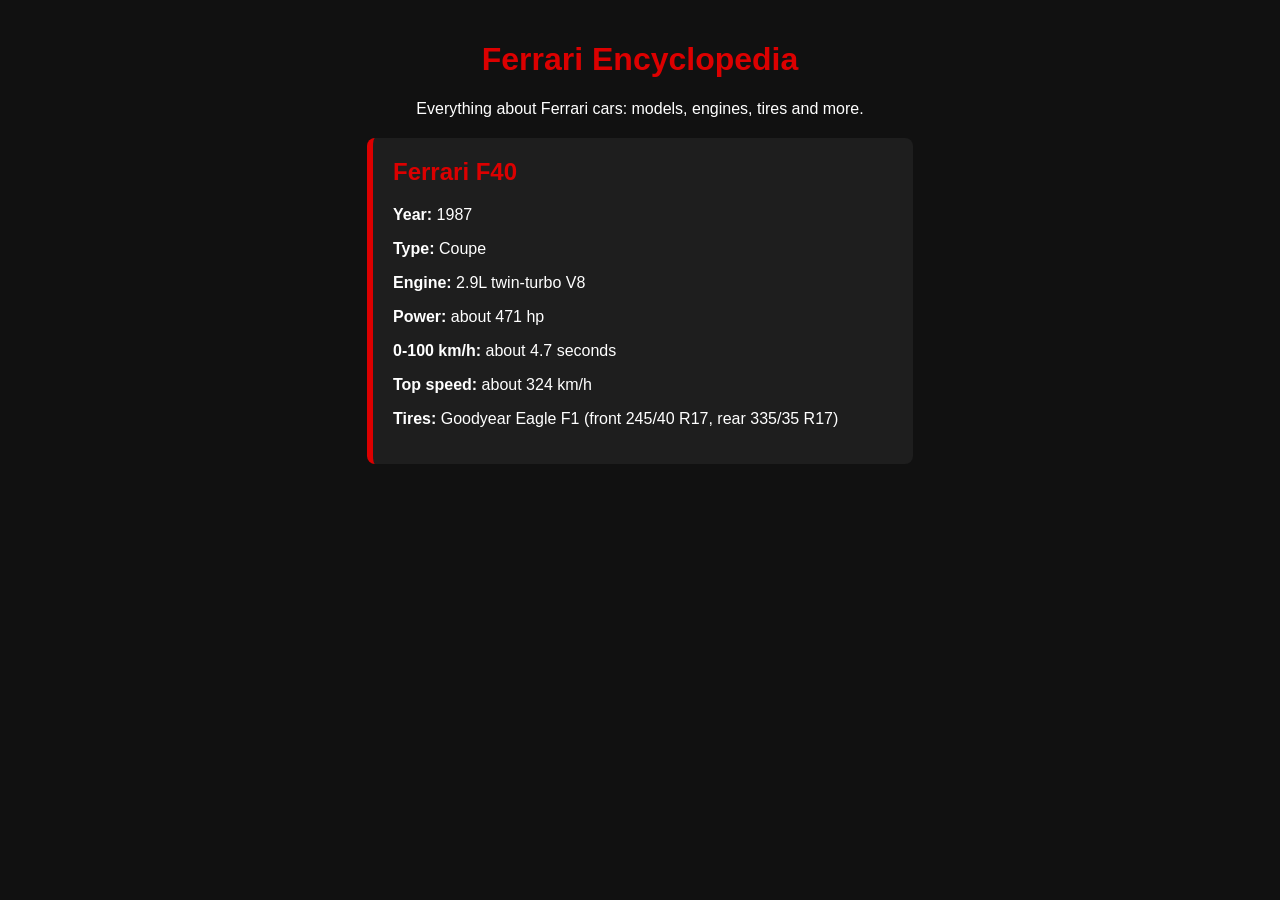
==== index.html @ 765a0dd1 "add styling and first car card" ====
<!DOCTYPE html>
<html>
<head>
    <title>Ferrari Encyclopedia</title>
    <link rel="stylesheet" href="style.css">
</head>
<body>
    <h1>Ferrari Encyclopedia</h1>
    <p style="text-align:center;">Everything about Ferrari cars: models, engines, tires and more.</p>

    <div class="card">
        <h2>Ferrari F40</h2>
        <p><b>Year:</b> 1987</p>
        <p><b>Type:</b> Coupe</p>
        <p><b>Engine:</b> 2.9L twin-turbo V8</p>
        <p><b>Power:</b> about 471 hp</p>
        <p><b>0-100 km/h:</b> about 4.7 seconds</p>
        <p><b>Top speed:</b> about 324 km/h</p>
        <p><b>Tires:</b> Goodyear Eagle F1 (front 245/40 R17, rear 335/35 R17)</p>
    </div>
</body>
</html>
---- style.css ----
body {
    background-color: #111111;
    color: white;
    font-family: Arial, sans-serif;
    margin: 0;
    padding: 20px;
}

h1 {
    color: #dc0000;
    text-align: center;
}

.card {
    background-color: #1e1e1e;
    border-left: 6px solid #dc0000;
    border-radius: 8px;
    padding: 20px;
    margin: 20px auto;
    max-width: 500px;
}

.card h2 {
    color: #dc0000;
    margin-top: 0;
}
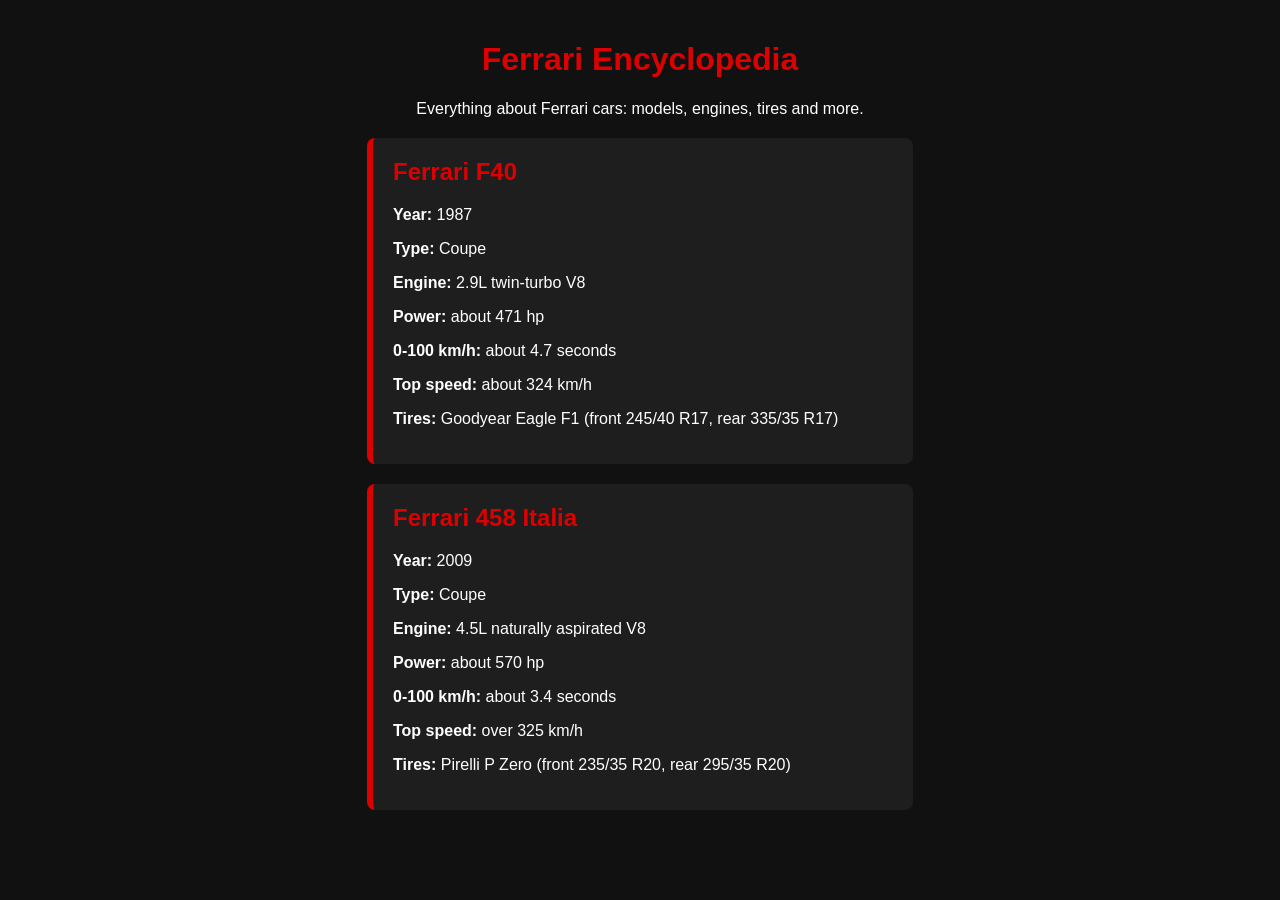
==== commit 19d36521: "Update index.html" ====
--- a/index.html
+++ b/index.html
@@ -18,5 +18,15 @@
         <p><b>Top speed:</b> about 324 km/h</p>
         <p><b>Tires:</b> Goodyear Eagle F1 (front 245/40 R17, rear 335/35 R17)</p>
     </div>
+        <div class="card">
+        <h2>Ferrari 458 Italia</h2>
+        <p><b>Year:</b> 2009</p>
+        <p><b>Type:</b> Coupe</p>
+        <p><b>Engine:</b> 4.5L naturally aspirated V8</p>
+        <p><b>Power:</b> about 570 hp</p>
+        <p><b>0-100 km/h:</b> about 3.4 seconds</p>
+        <p><b>Top speed:</b> over 325 km/h</p>
+        <p><b>Tires:</b> Pirelli P Zero (front 235/35 R20, rear 295/35 R20)</p>
+    </div>
 </body>
 </html>
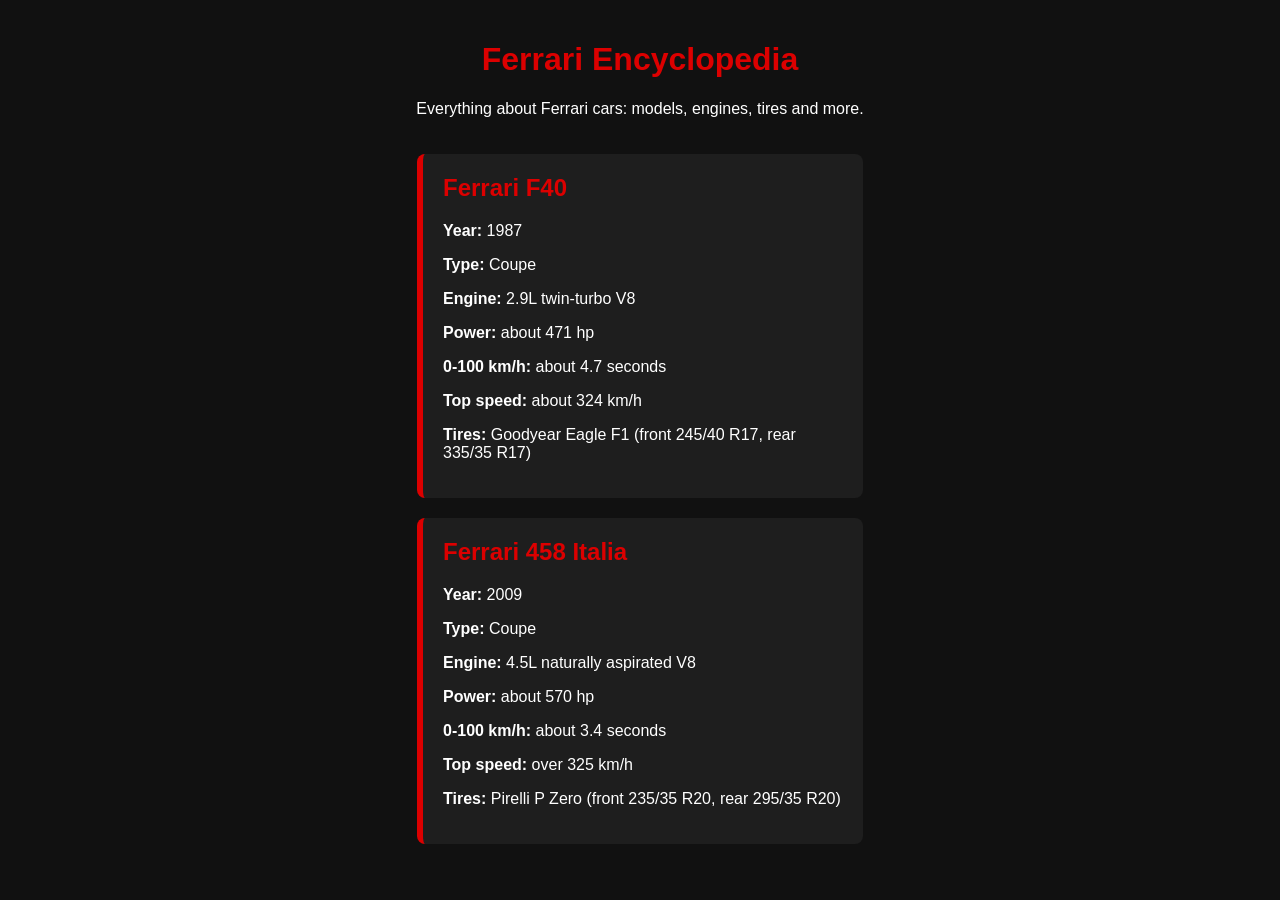
==== commit 8db3e8aa: "update" ====
--- a/index.html
+++ b/index.html
@@ -7,6 +7,7 @@
 <body>
     <h1>Ferrari Encyclopedia</h1>
     <p style="text-align:center;">Everything about Ferrari cars: models, engines, tires and more.</p>
+        <div class="grid"></div>
 
     <div class="card">
         <h2>Ferrari F40</h2>
@@ -28,5 +29,6 @@
         <p><b>Top speed:</b> over 325 km/h</p>
         <p><b>Tires:</b> Pirelli P Zero (front 235/35 R20, rear 295/35 R20)</p>
     </div>
+        </div>
 </body>
 </html>
--- a/style.css
+++ b/style.css
@@ -23,4 +23,15 @@
 .card h2 {
     color: #dc0000;
     margin-top: 0;
+
+}
+.grid {
+    display: flex;
+    flex-wrap: wrap;
+    justify-content: center;
+    gap: 20px;
+}
+
+.card {
+    width: 400px;
 }
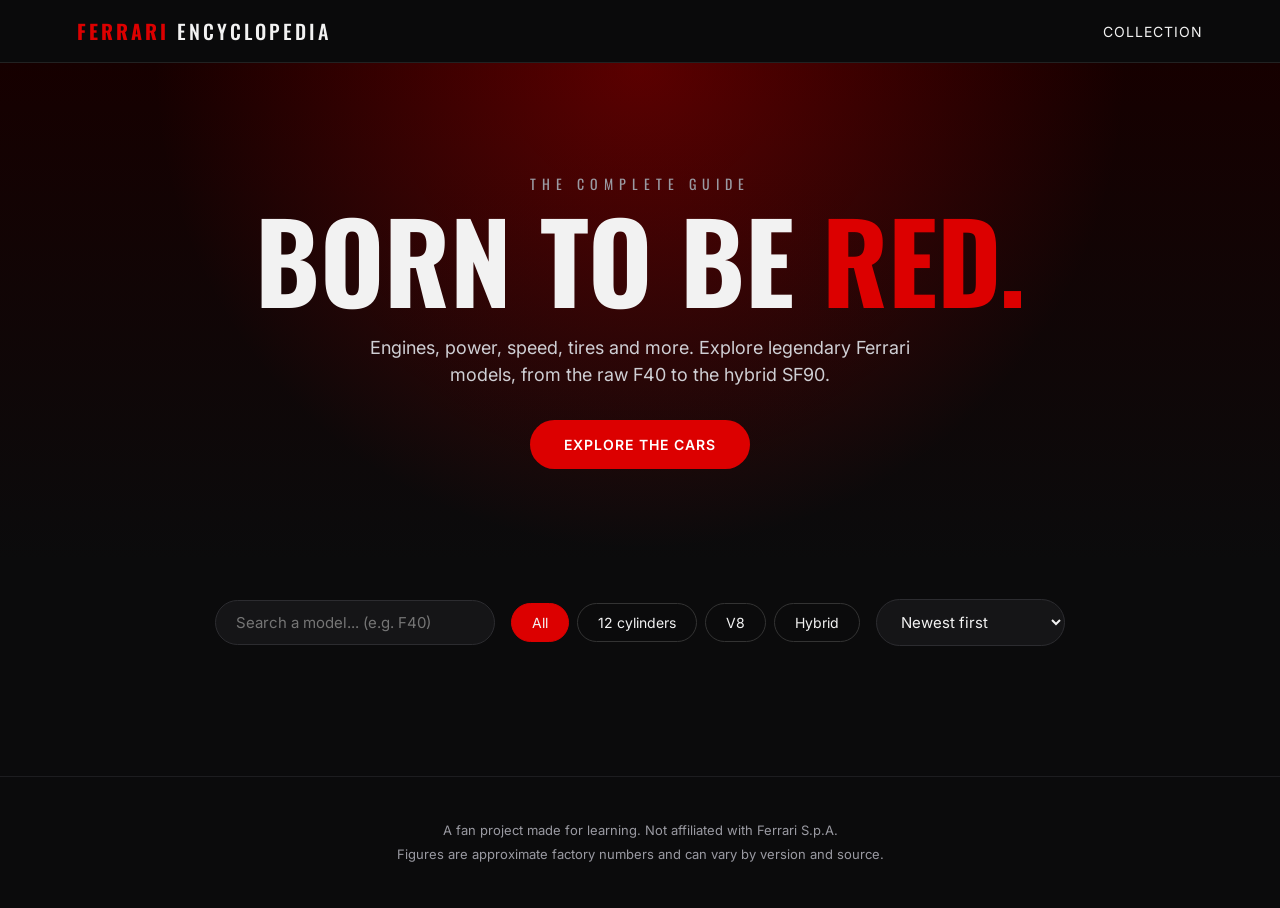
==== commit e004ee0d: "yes" ====
--- a/index.html
+++ b/index.html
@@ -1,34 +1,69 @@
 <!DOCTYPE html>
-<html>
+<html lang="en">
 <head>
+    <meta charset="UTF-8">
+    <meta name="viewport" content="width=device-width, initial-scale=1.0">
     <title>Ferrari Encyclopedia</title>
+    <link rel="preconnect" href="https://fonts.googleapis.com">
+    <link rel="preconnect" href="https://fonts.gstatic.com" crossorigin>
+    <link href="https://fonts.googleapis.com/css2?family=Inter:wght@400;500;600&family=Oswald:wght@500;600;700&display=swap" rel="stylesheet">
     <link rel="stylesheet" href="style.css">
 </head>
 <body>
-    <h1>Ferrari Encyclopedia</h1>
-    <p style="text-align:center;">Everything about Ferrari cars: models, engines, tires and more.</p>
-        <div class="grid"></div>
 
-    <div class="card">
-        <h2>Ferrari F40</h2>
-        <p><b>Year:</b> 1987</p>
-        <p><b>Type:</b> Coupe</p>
-        <p><b>Engine:</b> 2.9L twin-turbo V8</p>
-        <p><b>Power:</b> about 471 hp</p>
-        <p><b>0-100 km/h:</b> about 4.7 seconds</p>
-        <p><b>Top speed:</b> about 324 km/h</p>
-        <p><b>Tires:</b> Goodyear Eagle F1 (front 245/40 R17, rear 335/35 R17)</p>
+    <!-- Top bar -->
+    <nav class="navbar">
+        <div class="logo">FERRARI <span>ENCYCLOPEDIA</span></div>
+        <a href="#collection" class="nav-link">Collection</a>
+    </nav>
+
+    <!-- Big hero section -->
+    <header class="hero">
+        <p class="hero-small">THE COMPLETE GUIDE</p>
+        <h1>Born to be <span>Red.</span></h1>
+        <p class="hero-text">
+            Engines, power, speed, tires and more. Explore legendary Ferrari
+            models, from the raw F40 to the hybrid SF90.
+        </p>
+        <a href="#collection" class="hero-button">Explore the cars</a>
+    </header>
+
+    <!-- Search, filters and sorting -->
+    <section id="collection" class="controls">
+        <input type="text" id="search" placeholder="Search a model... (e.g. F40)">
+
+        <div class="filters">
+            <button class="filter-btn active" data-filter="all">All</button>
+            <button class="filter-btn" data-filter="v12">12 cylinders</button>
+            <button class="filter-btn" data-filter="v8">V8</button>
+            <button class="filter-btn" data-filter="hybrid">Hybrid</button>
+        </div>
+
+        <select id="sort">
+            <option value="year-new">Newest first</option>
+            <option value="year-old">Oldest first</option>
+            <option value="hp-high">Most powerful</option>
+            <option value="speed-high">Fastest top speed</option>
+        </select>
+    </section>
+
+    <!-- Cars get placed here by script.js -->
+    <main id="grid" class="grid"></main>
+    <p id="no-results" class="no-results" hidden>No Ferrari found. Try another search.</p>
+
+    <!-- Pop-up with full details -->
+    <div id="modal" class="modal" hidden>
+        <div class="modal-box">
+            <button id="modal-close" class="modal-close" aria-label="Close">&times;</button>
+            <div id="modal-content"></div>
+        </div>
     </div>
-        <div class="card">
-        <h2>Ferrari 458 Italia</h2>
-        <p><b>Year:</b> 2009</p>
-        <p><b>Type:</b> Coupe</p>
-        <p><b>Engine:</b> 4.5L naturally aspirated V8</p>
-        <p><b>Power:</b> about 570 hp</p>
-        <p><b>0-100 km/h:</b> about 3.4 seconds</p>
-        <p><b>Top speed:</b> over 325 km/h</p>
-        <p><b>Tires:</b> Pirelli P Zero (front 235/35 R20, rear 295/35 R20)</p>
-    </div>
-        </div>
+
+    <footer class="footer">
+        <p>A fan project made for learning. Not affiliated with Ferrari S.p.A.</p>
+        <p>Figures are approximate factory numbers and can vary by version and source.</p>
+    </footer>
+
+    <script src="script.js"></script>
 </body>
-</html>+</html>
--- a/style.css
+++ b/style.css
@@ -1,37 +1,470 @@
+/* ---------- Basics ---------- */
+:root {
+    --red: #dc0000;
+    --red-dark: #8f0000;
+    --bg: #0b0b0c;
+    --panel: #151517;
+    --panel-light: #1f1f22;
+    --text: #f2f2f2;
+    --muted: #9a9aa2;
+}
+
+* {
+    box-sizing: border-box;
+}
+
+html {
+    scroll-behavior: smooth;
+}
+
 body {
-    background-color: #111111;
+    margin: 0;
+    background: var(--bg);
+    color: var(--text);
+    font-family: "Inter", Arial, sans-serif;
+    line-height: 1.5;
+}
+
+/* ---------- Top bar ---------- */
+.navbar {
+    position: sticky;
+    top: 0;
+    z-index: 20;
+    display: flex;
+    justify-content: space-between;
+    align-items: center;
+    padding: 16px 6%;
+    background: rgba(11, 11, 12, 0.85);
+    backdrop-filter: blur(8px);
+    border-bottom: 1px solid #222;
+}
+
+.logo {
+    font-family: "Oswald", sans-serif;
+    font-weight: 700;
+    letter-spacing: 3px;
+    color: var(--red);
+    font-size: 20px;
+}
+
+.logo span {
+    color: var(--text);
+    font-weight: 500;
+}
+
+.nav-link {
+    color: var(--text);
+    text-decoration: none;
+    font-size: 14px;
+    letter-spacing: 1px;
+    text-transform: uppercase;
+}
+
+.nav-link:hover {
+    color: var(--red);
+}
+
+/* ---------- Hero ---------- */
+.hero {
+    text-align: center;
+    padding: 110px 6% 90px;
+    background:
+        radial-gradient(circle at 50% 0%, rgba(220, 0, 0, 0.35), transparent 60%),
+        linear-gradient(180deg, #160000 0%, var(--bg) 100%);
+}
+
+.hero-small {
+    font-family: "Oswald", sans-serif;
+    letter-spacing: 6px;
+    color: var(--muted);
+    font-size: 14px;
+    margin: 0 0 10px;
+}
+
+.hero h1 {
+    font-family: "Oswald", sans-serif;
+    font-size: clamp(48px, 9vw, 110px);
+    line-height: 1;
+    margin: 0 0 20px;
+    text-transform: uppercase;
+}
+
+.hero h1 span {
+    color: var(--red);
+}
+
+.hero-text {
+    max-width: 560px;
+    margin: 0 auto 32px;
+    color: #cfcfd4;
+    font-size: 18px;
+}
+
+.hero-button {
+    display: inline-block;
+    background: var(--red);
     color: white;
-    font-family: Arial, sans-serif;
-    margin: 0;
-    padding: 20px;
-}
-
-h1 {
-    color: #dc0000;
-    text-align: center;
-}
-
-.card {
-    background-color: #1e1e1e;
-    border-left: 6px solid #dc0000;
-    border-radius: 8px;
-    padding: 20px;
-    margin: 20px auto;
-    max-width: 500px;
-}
-
-.card h2 {
-    color: #dc0000;
-    margin-top: 0;
-
-}
-.grid {
-    display: flex;
+    padding: 14px 34px;
+    border-radius: 999px;
+    text-decoration: none;
+    font-weight: 600;
+    letter-spacing: 1px;
+    text-transform: uppercase;
+    font-size: 14px;
+    transition: transform 0.2s, background 0.2s;
+}
+
+.hero-button:hover {
+    background: #ff1a1a;
+    transform: translateY(-2px);
+}
+
+/* ---------- Controls ---------- */
+.controls {
+    display: flex;
+    flex-wrap: wrap;
+    gap: 16px;
+    justify-content: center;
+    align-items: center;
+    padding: 40px 6% 20px;
+    scroll-margin-top: 60px;
+}
+
+#search,
+#sort {
+    background: var(--panel);
+    color: var(--text);
+    border: 1px solid #2c2c30;
+    border-radius: 999px;
+    padding: 12px 20px;
+    font-size: 15px;
+    font-family: inherit;
+}
+
+#search {
+    width: 280px;
+}
+
+#search:focus,
+#sort:focus {
+    outline: none;
+    border-color: var(--red);
+}
+
+.filters {
+    display: flex;
+    gap: 8px;
     flex-wrap: wrap;
     justify-content: center;
-    gap: 20px;
-}
-
-.card {
-    width: 400px;
-}+}
+
+.filter-btn {
+    background: transparent;
+    color: var(--text);
+    border: 1px solid #333;
+    border-radius: 999px;
+    padding: 10px 20px;
+    font-family: inherit;
+    font-size: 14px;
+    cursor: pointer;
+    transition: all 0.2s;
+}
+
+.filter-btn:hover {
+    border-color: var(--red);
+}
+
+.filter-btn.active {
+    background: var(--red);
+    border-color: var(--red);
+}
+
+/* ---------- Car grid ---------- */
+.grid {
+    display: grid;
+    grid-template-columns: repeat(auto-fill, minmax(300px, 1fr));
+    gap: 28px;
+    padding: 30px 6% 80px;
+    max-width: 1400px;
+    margin: 0 auto;
+}
+
+.car-card {
+    background: var(--panel);
+    border-radius: 16px;
+    overflow: hidden;
+    cursor: pointer;
+    border: 1px solid #232326;
+    transition: transform 0.25s, border-color 0.25s, box-shadow 0.25s;
+}
+
+.car-card:hover {
+    transform: translateY(-6px);
+    border-color: var(--red);
+    box-shadow: 0 16px 40px rgba(220, 0, 0, 0.18);
+}
+
+/* Picture area. If there is no photo, the big faded name shows instead. */
+.car-img {
+    position: relative;
+    height: 190px;
+    background:
+        radial-gradient(circle at 70% 20%, rgba(220, 0, 0, 0.55), transparent 60%),
+        linear-gradient(135deg, #2a0000, #0f0f10);
+    display: flex;
+    align-items: center;
+    justify-content: center;
+    overflow: hidden;
+}
+
+.car-img .ghost {
+    font-family: "Oswald", sans-serif;
+    font-weight: 700;
+    font-size: 64px;
+    color: rgba(255, 255, 255, 0.12);
+    letter-spacing: 2px;
+    text-transform: uppercase;
+    padding: 0 10px;
+    text-align: center;
+}
+
+.car-img img {
+    position: absolute;
+    inset: 0;
+    width: 100%;
+    height: 100%;
+    object-fit: cover;
+    transition: transform 0.4s;
+}
+
+.car-card:hover .car-img img {
+    transform: scale(1.06);
+}
+
+.badge {
+    position: absolute;
+    top: 14px;
+    left: 14px;
+    z-index: 2;
+    background: var(--red);
+    color: white;
+    font-size: 11px;
+    font-weight: 600;
+    letter-spacing: 1px;
+    text-transform: uppercase;
+    padding: 5px 12px;
+    border-radius: 999px;
+}
+
+.car-info {
+    padding: 20px 22px 24px;
+}
+
+.car-year {
+    color: var(--muted);
+    font-size: 13px;
+    letter-spacing: 2px;
+}
+
+.car-info h2 {
+    font-family: "Oswald", sans-serif;
+    font-size: 28px;
+    margin: 2px 0 6px;
+    text-transform: uppercase;
+}
+
+.car-engine {
+    color: var(--muted);
+    font-size: 14px;
+    margin: 0 0 18px;
+}
+
+.mini-stats {
+    display: flex;
+    justify-content: space-between;
+    border-top: 1px solid #262629;
+    padding-top: 16px;
+}
+
+.mini-stats div {
+    text-align: center;
+}
+
+.mini-stats strong {
+    display: block;
+    font-family: "Oswald", sans-serif;
+    font-size: 20px;
+    color: var(--text);
+}
+
+.mini-stats span {
+    font-size: 11px;
+    color: var(--muted);
+    text-transform: uppercase;
+    letter-spacing: 1px;
+}
+
+.no-results {
+    text-align: center;
+    color: var(--muted);
+    padding: 40px 0 80px;
+}
+
+/* ---------- Pop-up ---------- */
+.modal {
+    position: fixed;
+    inset: 0;
+    z-index: 50;
+    background: rgba(0, 0, 0, 0.8);
+    backdrop-filter: blur(4px);
+    display: flex;
+    align-items: center;
+    justify-content: center;
+    padding: 20px;
+    overflow-y: auto;
+}
+
+.modal[hidden] {
+    display: none;
+}
+
+.modal-box {
+    position: relative;
+    background: var(--panel);
+    border: 1px solid #2c2c30;
+    border-radius: 20px;
+    width: 100%;
+    max-width: 760px;
+    max-height: 92vh;
+    overflow-y: auto;
+}
+
+.modal-close {
+    position: absolute;
+    top: 14px;
+    right: 18px;
+    z-index: 5;
+    background: rgba(0, 0, 0, 0.6);
+    color: white;
+    border: none;
+    width: 38px;
+    height: 38px;
+    border-radius: 50%;
+    font-size: 24px;
+    cursor: pointer;
+}
+
+.modal-close:hover {
+    background: var(--red);
+}
+
+.modal .car-img {
+    height: 260px;
+}
+
+.modal .car-img .ghost {
+    font-size: 96px;
+}
+
+.modal-body {
+    padding: 28px 32px 34px;
+}
+
+.modal-body h2 {
+    font-family: "Oswald", sans-serif;
+    font-size: 40px;
+    margin: 0;
+    text-transform: uppercase;
+}
+
+.modal-desc {
+    color: #c7c7cc;
+    margin: 10px 0 26px;
+}
+
+.bar-row {
+    margin-bottom: 16px;
+}
+
+.bar-label {
+    display: flex;
+    justify-content: space-between;
+    font-size: 14px;
+    margin-bottom: 6px;
+}
+
+.bar-label span {
+    color: var(--muted);
+}
+
+.bar-track {
+    height: 8px;
+    background: #2a2a2e;
+    border-radius: 999px;
+    overflow: hidden;
+}
+
+.bar-fill {
+    height: 100%;
+    background: linear-gradient(90deg, var(--red-dark), var(--red));
+    border-radius: 999px;
+}
+
+.spec-table {
+    display: grid;
+    grid-template-columns: 1fr 1fr;
+    gap: 14px;
+    margin-top: 26px;
+}
+
+.spec {
+    background: var(--panel-light);
+    border-radius: 12px;
+    padding: 14px 16px;
+}
+
+.spec.wide {
+    grid-column: 1 / -1;
+}
+
+.spec small {
+    display: block;
+    color: var(--muted);
+    font-size: 11px;
+    letter-spacing: 1.5px;
+    text-transform: uppercase;
+    margin-bottom: 2px;
+}
+
+.spec p {
+    margin: 0;
+    font-weight: 500;
+}
+
+/* ---------- Footer ---------- */
+.footer {
+    text-align: center;
+    padding: 40px 6%;
+    border-top: 1px solid #1d1d20;
+    color: var(--muted);
+    font-size: 13px;
+}
+
+.footer p {
+    margin: 4px 0;
+}
+
+/* ---------- Small screens ---------- */
+@media (max-width: 560px) {
+    .spec-table {
+        grid-template-columns: 1fr;
+    }
+
+    .modal-body {
+        padding: 22px 20px 28px;
+    }
+
+    #search {
+        width: 100%;
+    }
+}
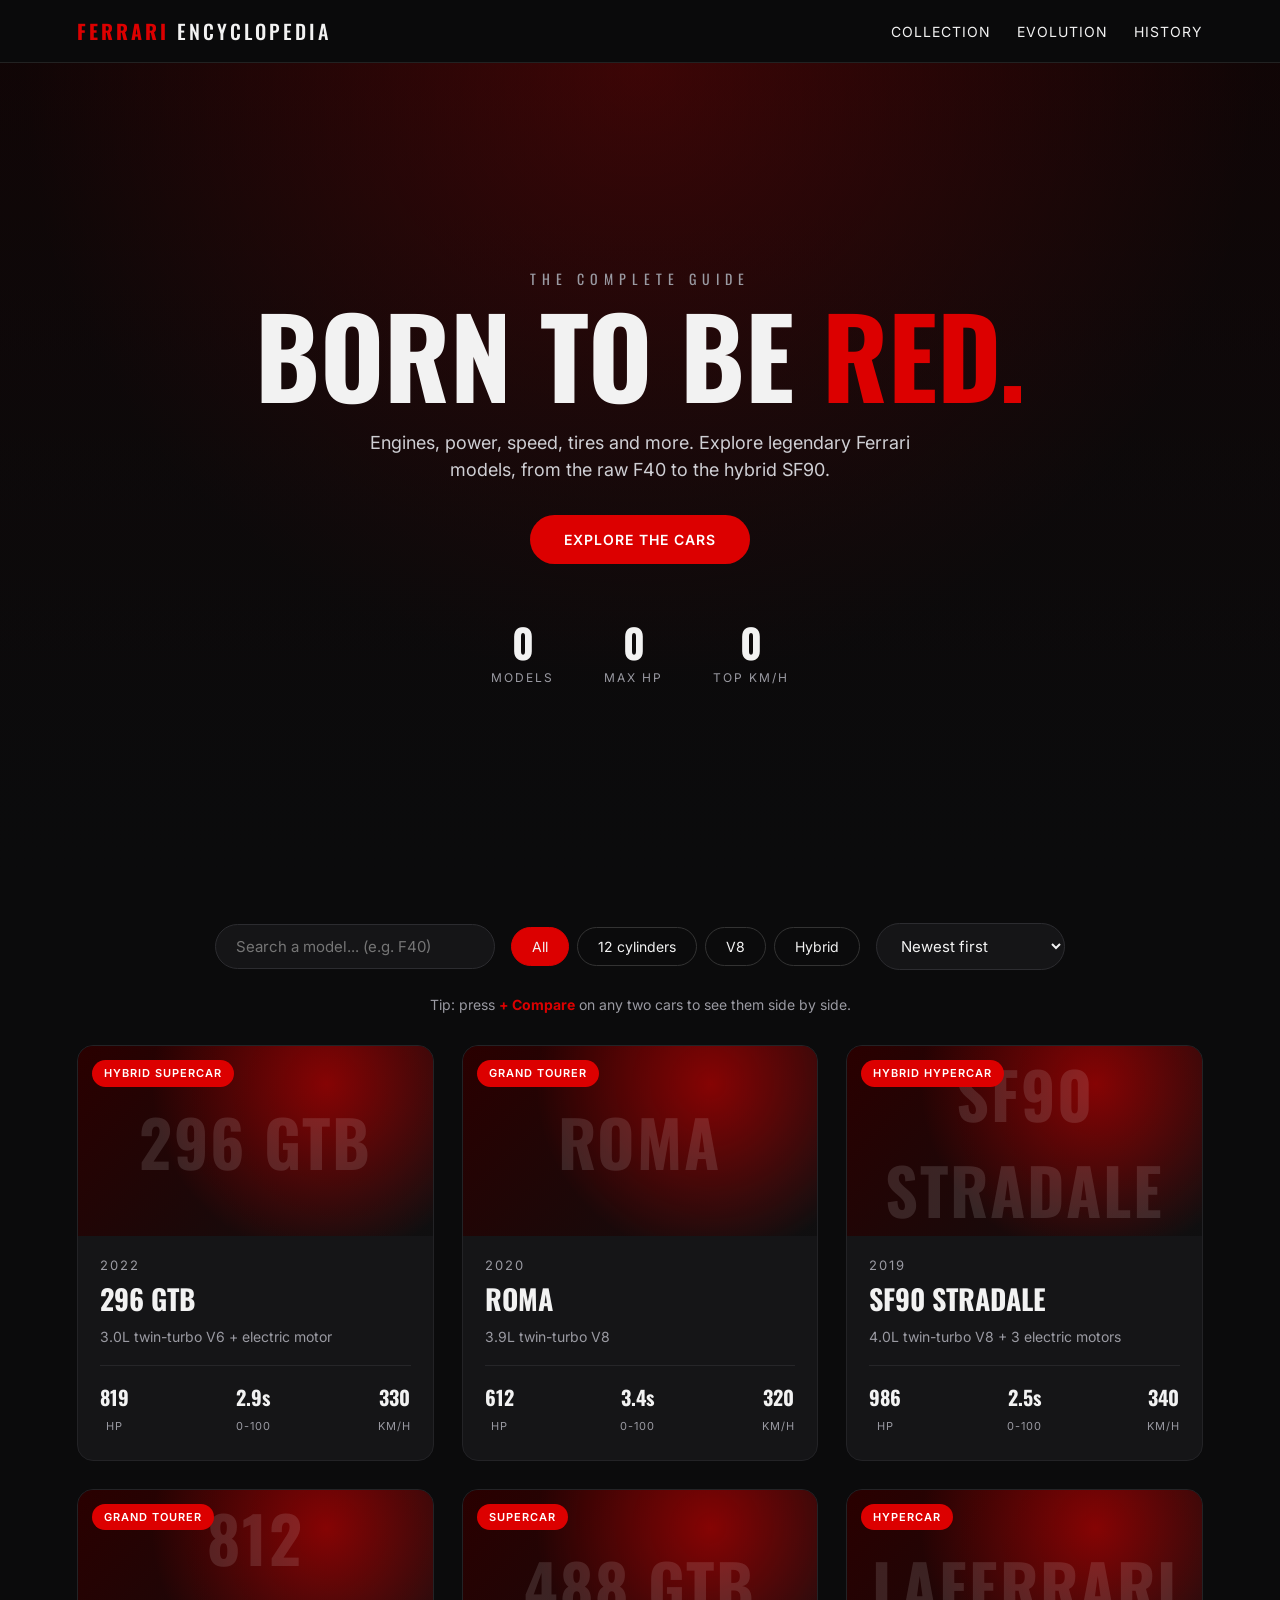
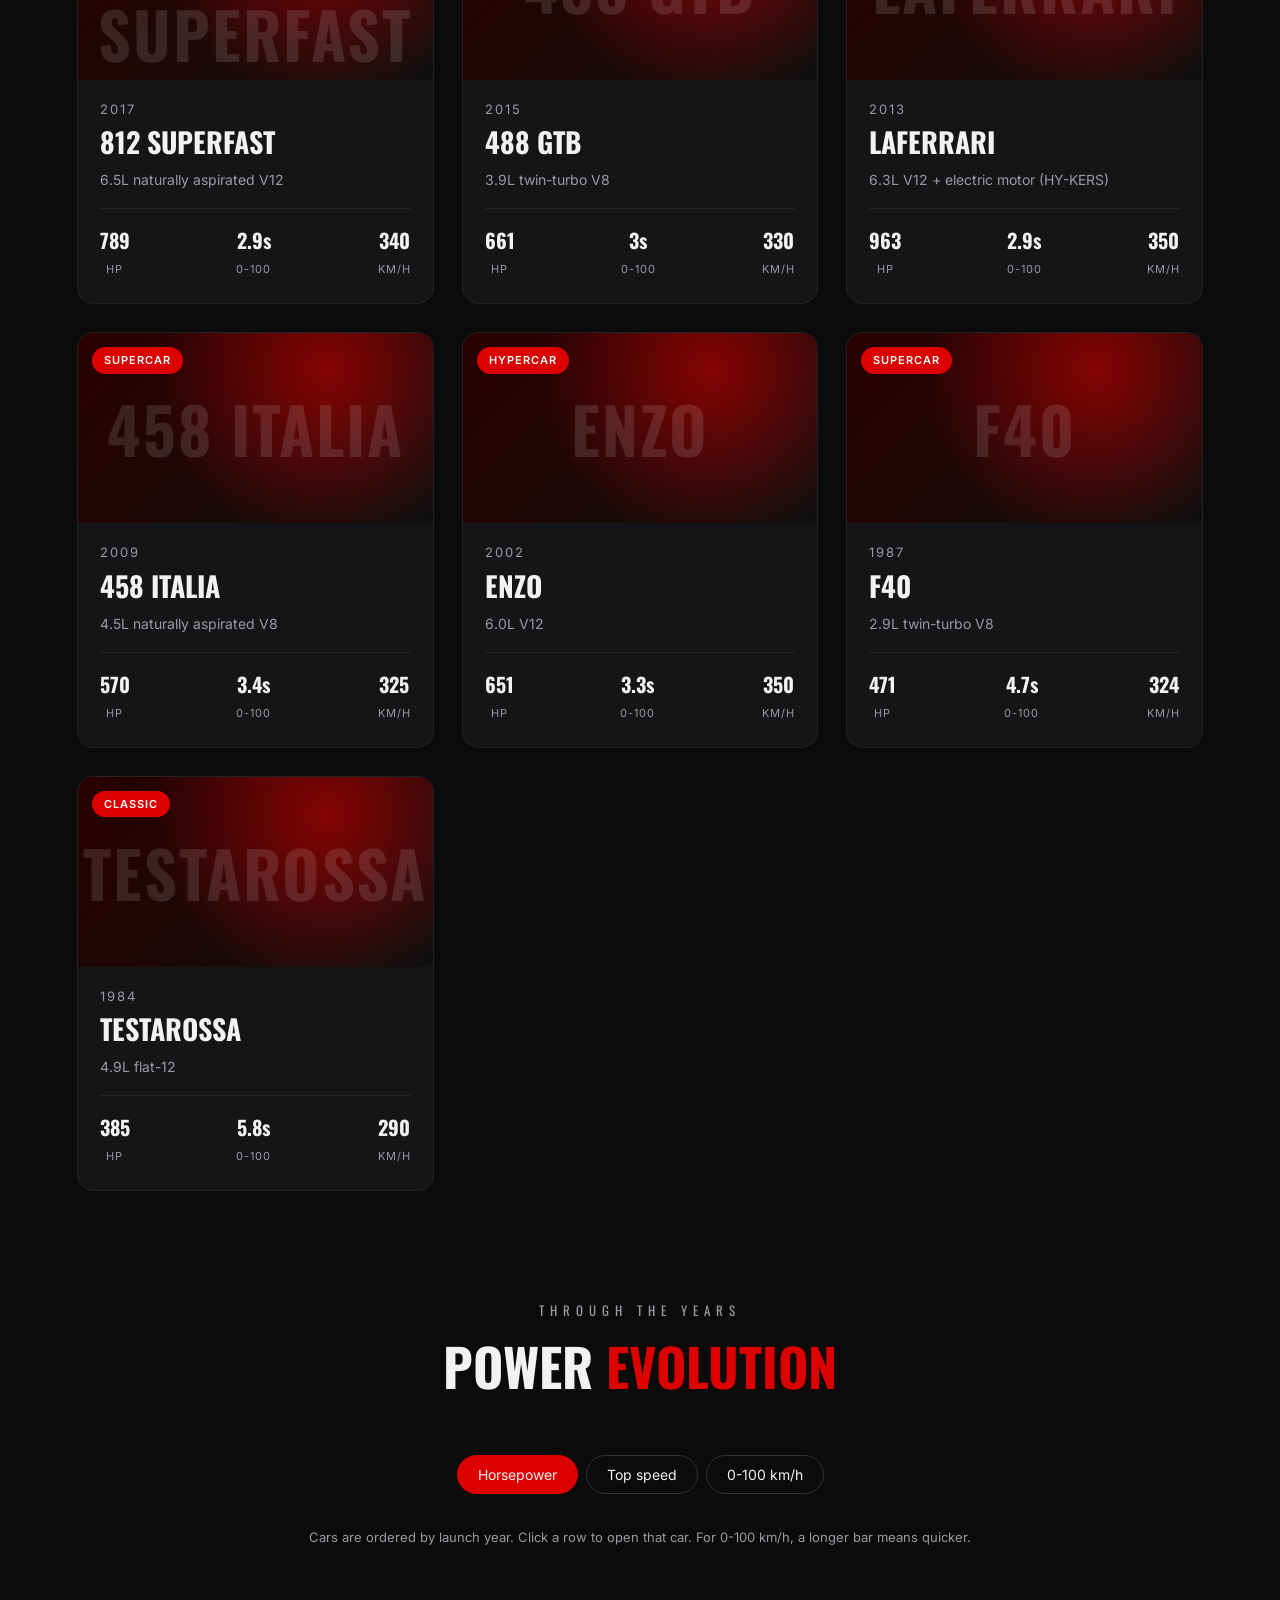
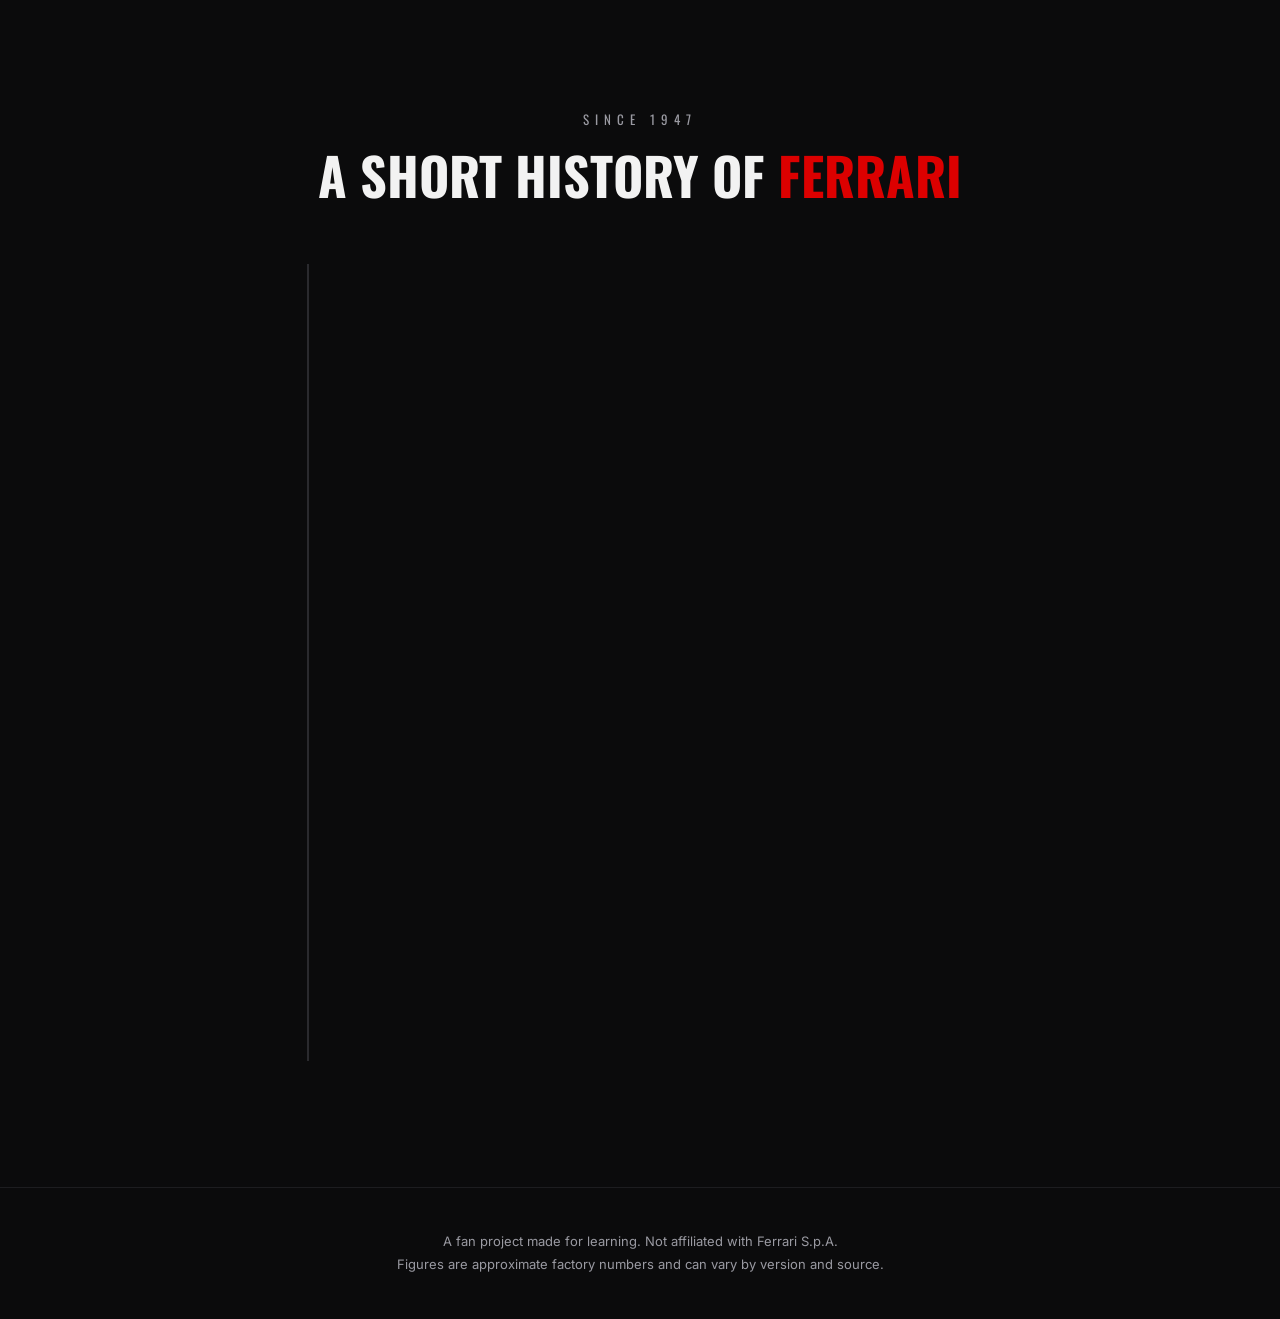
==== commit 8a28623c: "3rd" ====
--- a/index.html
+++ b/index.html
@@ -11,13 +11,20 @@
 </head>
 <body>
 
+    <!-- Scroll progress bar -->
+    <div id="progress" class="progress"></div>
+
     <!-- Top bar -->
     <nav class="navbar">
         <div class="logo">FERRARI <span>ENCYCLOPEDIA</span></div>
-        <a href="#collection" class="nav-link">Collection</a>
+        <div class="nav-links">
+            <a href="#collection">Collection</a>
+            <a href="#evolution">Evolution</a>
+            <a href="#history">History</a>
+        </div>
     </nav>
 
-    <!-- Big hero section -->
+    <!-- Big hero section (put a photo at images/hero.jpg to show it here) -->
     <header class="hero">
         <p class="hero-small">THE COMPLETE GUIDE</p>
         <h1>Born to be <span>Red.</span></h1>
@@ -26,6 +33,12 @@
             models, from the raw F40 to the hybrid SF90.
         </p>
         <a href="#collection" class="hero-button">Explore the cars</a>
+
+        <div class="hero-stats">
+            <div><strong id="stat-models">0</strong><span>Models</span></div>
+            <div><strong id="stat-hp">0</strong><span>Max hp</span></div>
+            <div><strong id="stat-speed">0</strong><span>Top km/h</span></div>
+        </div>
     </header>
 
     <!-- Search, filters and sorting -->
@@ -47,13 +60,98 @@
         </select>
     </section>
 
+    <p class="compare-tip">Tip: press <b>+ Compare</b> on any two cars to see them side by side.</p>
+
     <!-- Cars get placed here by script.js -->
     <main id="grid" class="grid"></main>
     <p id="no-results" class="no-results" hidden>No Ferrari found. Try another search.</p>
 
-    <!-- Pop-up with full details -->
+    <!-- Evolution chart: all cars lined up by launch year -->
+    <section id="evolution" class="evolution">
+        <p class="section-small">THROUGH THE YEARS</p>
+        <h2 class="section-title">Power <span>evolution</span></h2>
+
+        <div class="evo-toggle">
+            <button class="evo-btn active" data-metric="hp">Horsepower</button>
+            <button class="evo-btn" data-metric="speed">Top speed</button>
+            <button class="evo-btn" data-metric="accel">0-100 km/h</button>
+        </div>
+
+        <div id="evo-chart" class="evo-chart"></div>
+        <p class="evo-note">Cars are ordered by launch year. Click a row to open that car. For 0-100 km/h, a longer bar means quicker.</p>
+    </section>
+
+    <!-- History timeline -->
+    <section id="history" class="history">
+        <p class="section-small">SINCE 1947</p>
+        <h2 class="section-title">A short history of <span>Ferrari</span></h2>
+
+        <div class="timeline">
+            <div class="t-item reveal">
+                <div class="t-year">1947</div>
+                <div class="t-body">
+                    <h3>The first Ferrari</h3>
+                    <p>The 125 S, the first car to carry the Ferrari name, is built in Maranello, Italy. It has a 1.5L V12 engine.</p>
+                </div>
+            </div>
+            <div class="t-item reveal">
+                <div class="t-year">1951</div>
+                <div class="t-body">
+                    <h3>First Formula 1 win</h3>
+                    <p>José Froilán González wins the British Grand Prix at Silverstone, Ferrari's first victory in the F1 World Championship.</p>
+                </div>
+            </div>
+            <div class="t-item reveal">
+                <div class="t-year">1969</div>
+                <div class="t-body">
+                    <h3>Fiat joins</h3>
+                    <p>Fiat buys a major stake in Ferrari, giving the company the money to grow its road car production.</p>
+                </div>
+            </div>
+            <div class="t-item reveal">
+                <div class="t-year">1988</div>
+                <div class="t-body">
+                    <h3>The end of an era</h3>
+                    <p>Enzo Ferrari passes away at the age of 90. The F40 is the last Ferrari he oversaw.</p>
+                </div>
+            </div>
+            <div class="t-item reveal">
+                <div class="t-year">2000</div>
+                <div class="t-body">
+                    <h3>The Schumacher years</h3>
+                    <p>Michael Schumacher wins Ferrari's first drivers' title in 21 years, starting a run of five championships in a row.</p>
+                </div>
+            </div>
+            <div class="t-item reveal">
+                <div class="t-year">2013</div>
+                <div class="t-body">
+                    <h3>LaFerrari</h3>
+                    <p>Ferrari launches its first hybrid hypercar, combining a V12 engine with an electric motor.</p>
+                </div>
+            </div>
+            <div class="t-item reveal">
+                <div class="t-year">2019</div>
+                <div class="t-body">
+                    <h3>SF90 Stradale</h3>
+                    <p>The first plug-in hybrid Ferrari and the first series-production Ferrari with all-wheel drive.</p>
+                </div>
+            </div>
+        </div>
+    </section>
+
+    <!-- Back to top -->
+    <button id="to-top" class="to-top" aria-label="Back to top">&uarr;</button>
+
+    <!-- Compare bar (appears when you pick cars) -->
+    <div id="compare-bar" class="compare-bar" hidden>
+        <div id="compare-chips" class="compare-chips"></div>
+        <button id="compare-go" class="compare-go" disabled>Compare</button>
+        <button id="compare-clear" class="compare-clear">Clear</button>
+    </div>
+
+    <!-- Pop-up (used for car details and for compare) -->
     <div id="modal" class="modal" hidden>
-        <div class="modal-box">
+        <div class="modal-box" id="modal-box">
             <button id="modal-close" class="modal-close" aria-label="Close">&times;</button>
             <div id="modal-content"></div>
         </div>
--- a/style.css
+++ b/style.css
@@ -7,6 +7,7 @@
     --panel-light: #1f1f22;
     --text: #f2f2f2;
     --muted: #9a9aa2;
+    --green: #4ade80;
 }
 
 * {
@@ -25,6 +26,34 @@
     line-height: 1.5;
 }
 
+body.has-compare-bar {
+    padding-bottom: 90px;
+}
+
+/* ---------- Animations ---------- */
+@keyframes fadeUp {
+    from {
+        opacity: 0;
+        transform: translateY(28px);
+    }
+}
+
+@keyframes rise {
+    from {
+        opacity: 0;
+        transform: translateY(24px);
+    }
+}
+
+.reveal {
+    opacity: 0;
+}
+
+.reveal.visible {
+    opacity: 1;
+    animation: fadeUp 0.6s ease backwards;
+}
+
 /* ---------- Top bar ---------- */
 .navbar {
     position: sticky;
@@ -52,7 +81,12 @@
     font-weight: 500;
 }
 
-.nav-link {
+.nav-links {
+    display: flex;
+    gap: 26px;
+}
+
+.nav-links a {
     color: var(--text);
     text-decoration: none;
     font-size: 14px;
@@ -60,18 +94,38 @@
     text-transform: uppercase;
 }
 
-.nav-link:hover {
+.nav-links a:hover {
     color: var(--red);
 }
 
 /* ---------- Hero ---------- */
+/* Layers (top to bottom): dark fade, red glow, your photo, fallback colour.
+   If images/hero.jpg doesn't exist, the photo layer is simply skipped. */
 .hero {
+    position: relative;
+    min-height: 90vh;
+    display: flex;
+    flex-direction: column;
+    align-items: center;
+    justify-content: center;
     text-align: center;
-    padding: 110px 6% 90px;
+    padding: 80px 6% 60px;
     background:
-        radial-gradient(circle at 50% 0%, rgba(220, 0, 0, 0.35), transparent 60%),
+        linear-gradient(180deg, rgba(11, 11, 12, 0.5) 0%, rgba(11, 11, 12, 0.7) 70%, var(--bg) 100%),
+        radial-gradient(circle at 50% 0%, rgba(220, 0, 0, 0.45), transparent 60%),
+        url("images/hero.jpg") center / cover no-repeat,
         linear-gradient(180deg, #160000 0%, var(--bg) 100%);
 }
+
+.hero > * {
+    animation: rise 0.8s ease both;
+}
+
+.hero > :nth-child(1) { animation-delay: 0.05s; }
+.hero > :nth-child(2) { animation-delay: 0.15s; }
+.hero > :nth-child(3) { animation-delay: 0.25s; }
+.hero > :nth-child(4) { animation-delay: 0.35s; }
+.hero > :nth-child(5) { animation-delay: 0.5s; }
 
 .hero-small {
     font-family: "Oswald", sans-serif;
@@ -119,6 +173,28 @@
     transform: translateY(-2px);
 }
 
+.hero-stats {
+    display: flex;
+    gap: 50px;
+    margin-top: 56px;
+    flex-wrap: wrap;
+    justify-content: center;
+}
+
+.hero-stats strong {
+    display: block;
+    font-family: "Oswald", sans-serif;
+    font-size: 40px;
+    line-height: 1.1;
+}
+
+.hero-stats span {
+    color: var(--muted);
+    font-size: 12px;
+    letter-spacing: 2px;
+    text-transform: uppercase;
+}
+
 /* ---------- Controls ---------- */
 .controls {
     display: flex;
@@ -126,7 +202,7 @@
     gap: 16px;
     justify-content: center;
     align-items: center;
-    padding: 40px 6% 20px;
+    padding: 50px 6% 10px;
     scroll-margin-top: 60px;
 }
 
@@ -177,6 +253,17 @@
 .filter-btn.active {
     background: var(--red);
     border-color: var(--red);
+}
+
+.compare-tip {
+    text-align: center;
+    color: var(--muted);
+    font-size: 14px;
+    margin: 14px 6% 0;
+}
+
+.compare-tip b {
+    color: var(--red);
 }
 
 /* ---------- Car grid ---------- */
@@ -190,6 +277,7 @@
 }
 
 .car-card {
+    position: relative;
     background: var(--panel);
     border-radius: 16px;
     overflow: hidden;
@@ -202,6 +290,11 @@
     transform: translateY(-6px);
     border-color: var(--red);
     box-shadow: 0 16px 40px rgba(220, 0, 0, 0.18);
+}
+
+.car-card.selected {
+    border-color: var(--red);
+    box-shadow: 0 0 0 1px var(--red);
 }
 
 /* Picture area. If there is no photo, the big faded name shows instead. */
@@ -234,7 +327,12 @@
     width: 100%;
     height: 100%;
     object-fit: cover;
-    transition: transform 0.4s;
+    opacity: 0;
+    transition: transform 0.4s, opacity 0.6s;
+}
+
+.car-img img.loaded {
+    opacity: 1;
 }
 
 .car-card:hover .car-img img {
@@ -256,6 +354,33 @@
     border-radius: 999px;
 }
 
+.compare-btn {
+    position: absolute;
+    top: 12px;
+    right: 12px;
+    z-index: 3;
+    background: rgba(0, 0, 0, 0.65);
+    color: white;
+    border: 1px solid rgba(255, 255, 255, 0.3);
+    border-radius: 999px;
+    padding: 6px 13px;
+    font-family: inherit;
+    font-size: 12px;
+    font-weight: 600;
+    cursor: pointer;
+    transition: all 0.2s;
+}
+
+.compare-btn:hover {
+    background: var(--red);
+    border-color: var(--red);
+}
+
+.compare-btn.selected {
+    background: var(--red);
+    border-color: var(--red);
+}
+
 .car-info {
     padding: 20px 22px 24px;
 }
@@ -308,6 +433,140 @@
     text-align: center;
     color: var(--muted);
     padding: 40px 0 80px;
+}
+
+/* ---------- History timeline ---------- */
+.history {
+    padding: 70px 6% 90px;
+    max-width: 820px;
+    margin: 0 auto;
+    scroll-margin-top: 60px;
+}
+
+.section-small {
+    text-align: center;
+    font-family: "Oswald", sans-serif;
+    letter-spacing: 6px;
+    color: var(--muted);
+    font-size: 13px;
+    margin: 0 0 6px;
+}
+
+.section-title {
+    text-align: center;
+    font-family: "Oswald", sans-serif;
+    font-size: clamp(32px, 5vw, 52px);
+    text-transform: uppercase;
+    margin: 0 0 50px;
+}
+
+.section-title span {
+    color: var(--red);
+}
+
+.timeline {
+    position: relative;
+    padding-left: 34px;
+    border-left: 2px solid #2a2a2e;
+}
+
+.t-item {
+    position: relative;
+    display: flex;
+    gap: 24px;
+    margin-bottom: 36px;
+}
+
+.t-item::before {
+    content: "";
+    position: absolute;
+    left: -43px;
+    top: 8px;
+    width: 16px;
+    height: 16px;
+    border-radius: 50%;
+    background: var(--red);
+    border: 3px solid var(--bg);
+    box-shadow: 0 0 0 2px var(--red);
+}
+
+.t-year {
+    font-family: "Oswald", sans-serif;
+    font-size: 30px;
+    color: var(--red);
+    min-width: 80px;
+}
+
+.t-body h3 {
+    margin: 4px 0 4px;
+    font-size: 18px;
+}
+
+.t-body p {
+    margin: 0;
+    color: #c0c0c6;
+}
+
+/* ---------- Compare bar ---------- */
+.compare-bar {
+    position: fixed;
+    left: 50%;
+    bottom: 20px;
+    transform: translateX(-50%);
+    z-index: 40;
+    display: flex;
+    align-items: center;
+    gap: 14px;
+    background: rgba(21, 21, 23, 0.95);
+    backdrop-filter: blur(8px);
+    border: 1px solid #333;
+    border-radius: 999px;
+    padding: 10px 12px 10px 24px;
+    box-shadow: 0 10px 40px rgba(0, 0, 0, 0.6);
+    max-width: calc(100% - 24px);
+}
+
+.compare-bar[hidden] {
+    display: none;
+}
+
+.compare-chips {
+    font-size: 14px;
+    color: var(--muted);
+}
+
+.compare-chips b {
+    color: var(--text);
+}
+
+.compare-go {
+    background: var(--red);
+    color: white;
+    border: none;
+    border-radius: 999px;
+    padding: 10px 24px;
+    font-family: inherit;
+    font-weight: 600;
+    cursor: pointer;
+}
+
+.compare-go:disabled {
+    background: #3a3a3e;
+    color: #888;
+    cursor: not-allowed;
+}
+
+.compare-clear {
+    background: transparent;
+    color: var(--muted);
+    border: none;
+    font-family: inherit;
+    cursor: pointer;
+    padding: 10px 14px;
+}
+
+.compare-clear:hover {
+    color: var(--text);
 }
 
 /* ---------- Pop-up ---------- */
@@ -337,6 +596,11 @@
     max-width: 760px;
     max-height: 92vh;
     overflow-y: auto;
+    animation: fadeUp 0.35s ease;
+}
+
+.modal-box.wide {
+    max-width: 880px;
 }
 
 .modal-close {
@@ -408,6 +672,13 @@
     height: 100%;
     background: linear-gradient(90deg, var(--red-dark), var(--red));
     border-radius: 999px;
+    animation: grow 0.9s ease;
+}
+
+@keyframes grow {
+    from {
+        width: 0;
+    }
 }
 
 .spec-table {
@@ -441,6 +712,266 @@
     font-weight: 500;
 }
 
+/* ---------- Compare pop-up ---------- */
+.cmp-title {
+    margin-bottom: 4px;
+}
+
+.cmp-verdict {
+    color: var(--muted);
+    margin: 0 0 22px;
+}
+
+.cmp-row {
+    display: grid;
+    grid-template-columns: 120px 1fr 1fr;
+    gap: 14px;
+    padding: 14px 0;
+    border-top: 1px solid #262629;
+    align-items: center;
+}
+
+.cmp-row.head {
+    border-top: none;
+    padding-top: 0;
+}
+
+.cmp-label {
+    color: var(--muted);
+    font-size: 12px;
+    letter-spacing: 1.5px;
+    text-transform: uppercase;
+}
+
+.cmp-name {
+    font-family: "Oswald", sans-serif;
+    font-size: 26px;
+    text-transform: uppercase;
+    color: var(--red);
+    line-height: 1.1;
+}
+
+.cmp-name small {
+    display: block;
+    font-family: "Inter", sans-serif;
+    font-size: 12px;
+    color: var(--muted);
+    letter-spacing: 1px;
+}
+
+.cmp-cell {
+    font-weight: 500;
+}
+
+.cmp-cell.win {
+    color: var(--green);
+    font-weight: 600;
+}
+
+.cmp-cell.win::after {
+    content: "  \25B2";
+    font-size: 11px;
+}
+
+/* ---------- Smoothness extras ---------- */
+.progress {
+    position: fixed;
+    top: 0;
+    left: 0;
+    height: 3px;
+    width: 0;
+    background: var(--red);
+    z-index: 60;
+    transition: width 0.1s linear;
+}
+
+.to-top {
+    position: fixed;
+    right: 20px;
+    bottom: 24px;
+    z-index: 35;
+    width: 46px;
+    height: 46px;
+    border-radius: 50%;
+    border: 1px solid #333;
+    background: rgba(21, 21, 23, 0.9);
+    color: white;
+    font-size: 20px;
+    cursor: pointer;
+    opacity: 0;
+    pointer-events: none;
+    transform: translateY(10px);
+    transition: all 0.3s ease;
+}
+
+.to-top.show {
+    opacity: 1;
+    pointer-events: auto;
+    transform: none;
+}
+
+.to-top:hover {
+    background: var(--red);
+    border-color: var(--red);
+}
+
+body.has-compare-bar .to-top {
+    bottom: 90px;
+}
+
+/* pop-up fades in and out */
+@keyframes fadeOnly {
+    from {
+        opacity: 0;
+    }
+}
+
+.modal {
+    animation: fadeOnly 0.25s ease;
+}
+
+.modal.closing {
+    opacity: 0;
+    transition: opacity 0.2s ease;
+}
+
+.modal.closing .modal-box {
+    transform: translateY(14px) scale(0.98);
+    transition: transform 0.2s ease;
+}
+
+/* ---------- Evolution chart ---------- */
+.evolution {
+    padding: 30px 6% 80px;
+    max-width: 980px;
+    margin: 0 auto;
+    scroll-margin-top: 60px;
+}
+
+.evo-toggle {
+    display: flex;
+    justify-content: center;
+    gap: 8px;
+    flex-wrap: wrap;
+    margin-bottom: 34px;
+}
+
+.evo-btn {
+    background: transparent;
+    color: var(--text);
+    border: 1px solid #333;
+    border-radius: 999px;
+    padding: 10px 20px;
+    font-family: inherit;
+    font-size: 14px;
+    cursor: pointer;
+    transition: all 0.2s;
+}
+
+.evo-btn:hover {
+    border-color: var(--red);
+}
+
+.evo-btn.active {
+    background: var(--red);
+    border-color: var(--red);
+}
+
+.evo-row {
+    display: grid;
+    grid-template-columns: 56px 150px 1fr 90px;
+    gap: 14px;
+    align-items: center;
+    padding: 10px 10px;
+    border-radius: 10px;
+    cursor: pointer;
+    transition: background 0.2s;
+}
+
+.evo-row:hover {
+    background: var(--panel);
+}
+
+.evo-year {
+    color: var(--muted);
+    font-size: 13px;
+    letter-spacing: 1px;
+}
+
+.evo-name {
+    font-family: "Oswald", sans-serif;
+    text-transform: uppercase;
+    font-size: 17px;
+}
+
+.evo-track {
+    height: 12px;
+    background: #222226;
+    border-radius: 999px;
+    overflow: hidden;
+}
+
+.evo-fill {
+    height: 100%;
+    width: 0;
+    background: linear-gradient(90deg, var(--red-dark), var(--red));
+    border-radius: 999px;
+    transition: width 0.9s cubic-bezier(0.2, 0.8, 0.2, 1);
+}
+
+.evo-chart.go .evo-fill {
+    width: var(--w);
+}
+
+.evo-value {
+    text-align: right;
+    font-weight: 600;
+    font-size: 14px;
+}
+
+.evo-note {
+    text-align: center;
+    color: var(--muted);
+    font-size: 13px;
+    margin-top: 18px;
+}
+
+/* compare pop-up: history line */
+.cmp-verdict {
+    margin-bottom: 6px;
+}
+
+.cmp-history {
+    color: #c0c0c6;
+    font-size: 14px;
+    margin: 0 0 22px;
+}
+
+@media (max-width: 560px) {
+    .evo-row {
+        grid-template-columns: 44px 1fr 70px;
+        gap: 6px 10px;
+    }
+
+    .evo-track {
+        order: 4;
+        grid-column: 1 / -1;
+    }
+}
+
+/* people who prefer less motion get no animations */
+@media (prefers-reduced-motion: reduce) {
+    *, *::before, *::after {
+        animation-duration: 0.01ms !important;
+        transition-duration: 0.01ms !important;
+        scroll-behavior: auto !important;
+    }
+
+    .reveal {
+        opacity: 1;
+    }
+}
+
 /* ---------- Footer ---------- */
 .footer {
     text-align: center;
@@ -467,4 +998,31 @@
     #search {
         width: 100%;
     }
-}
+
+    .hero-stats {
+        gap: 28px;
+    }
+
+    .t-item {
+        flex-direction: column;
+        gap: 2px;
+    }
+
+    .cmp-row {
+        grid-template-columns: 80px 1fr 1fr;
+        gap: 8px;
+        font-size: 14px;
+    }
+
+    .cmp-name {
+        font-size: 20px;
+    }
+
+    .nav-links {
+        gap: 14px;
+    }
+
+    .logo {
+        font-size: 16px;
+    }
+}
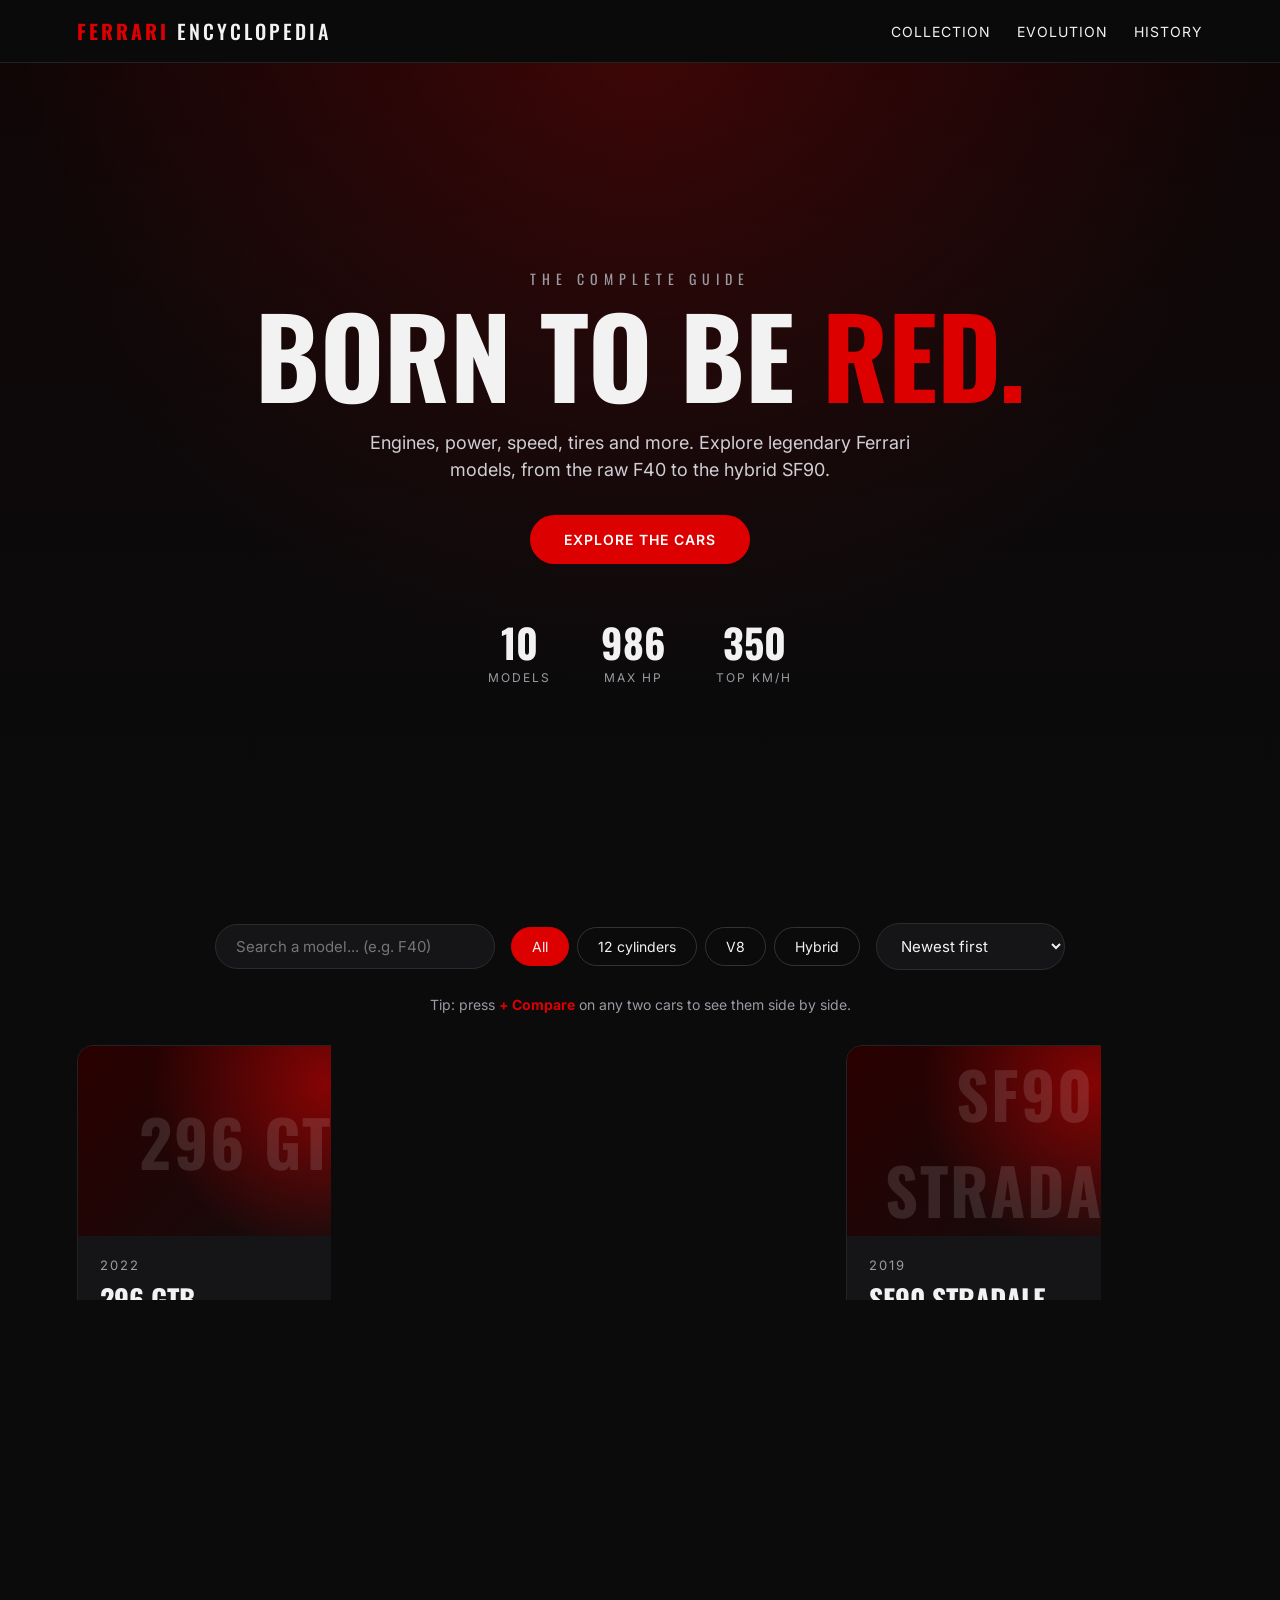
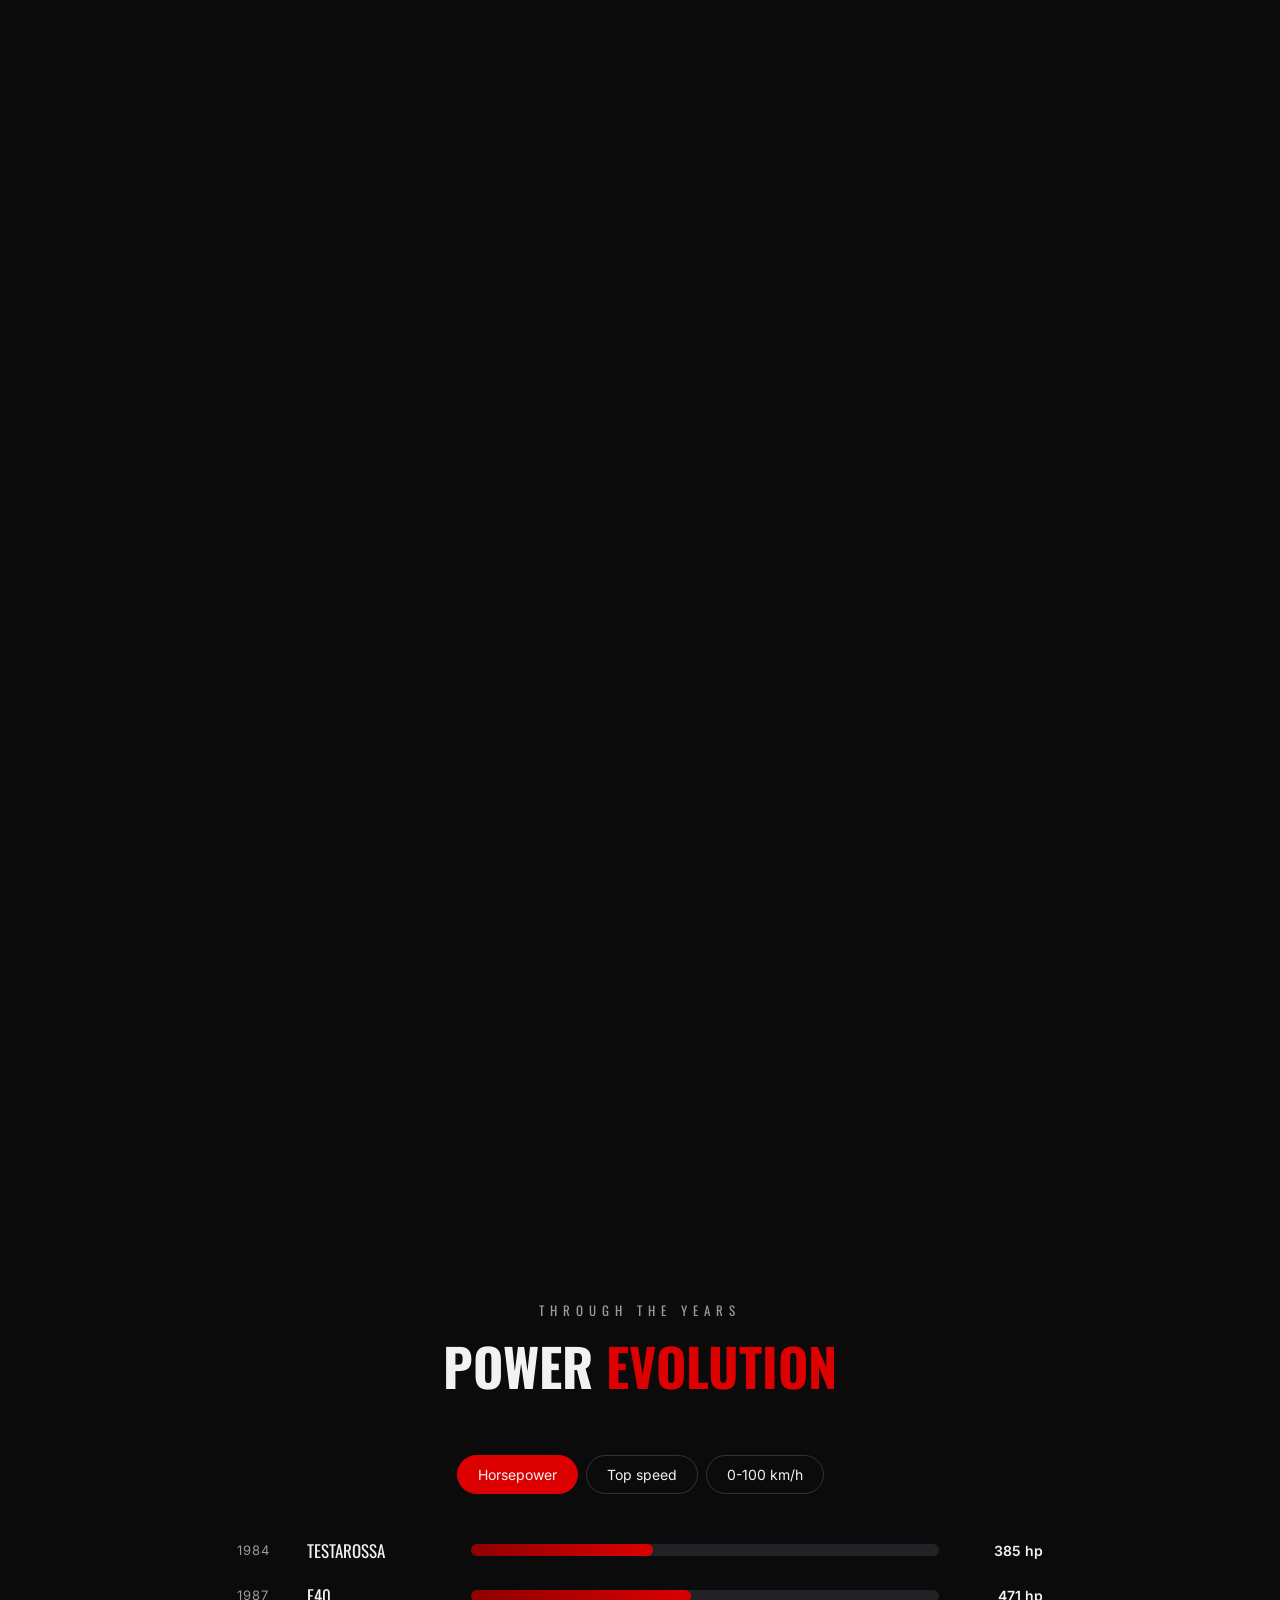
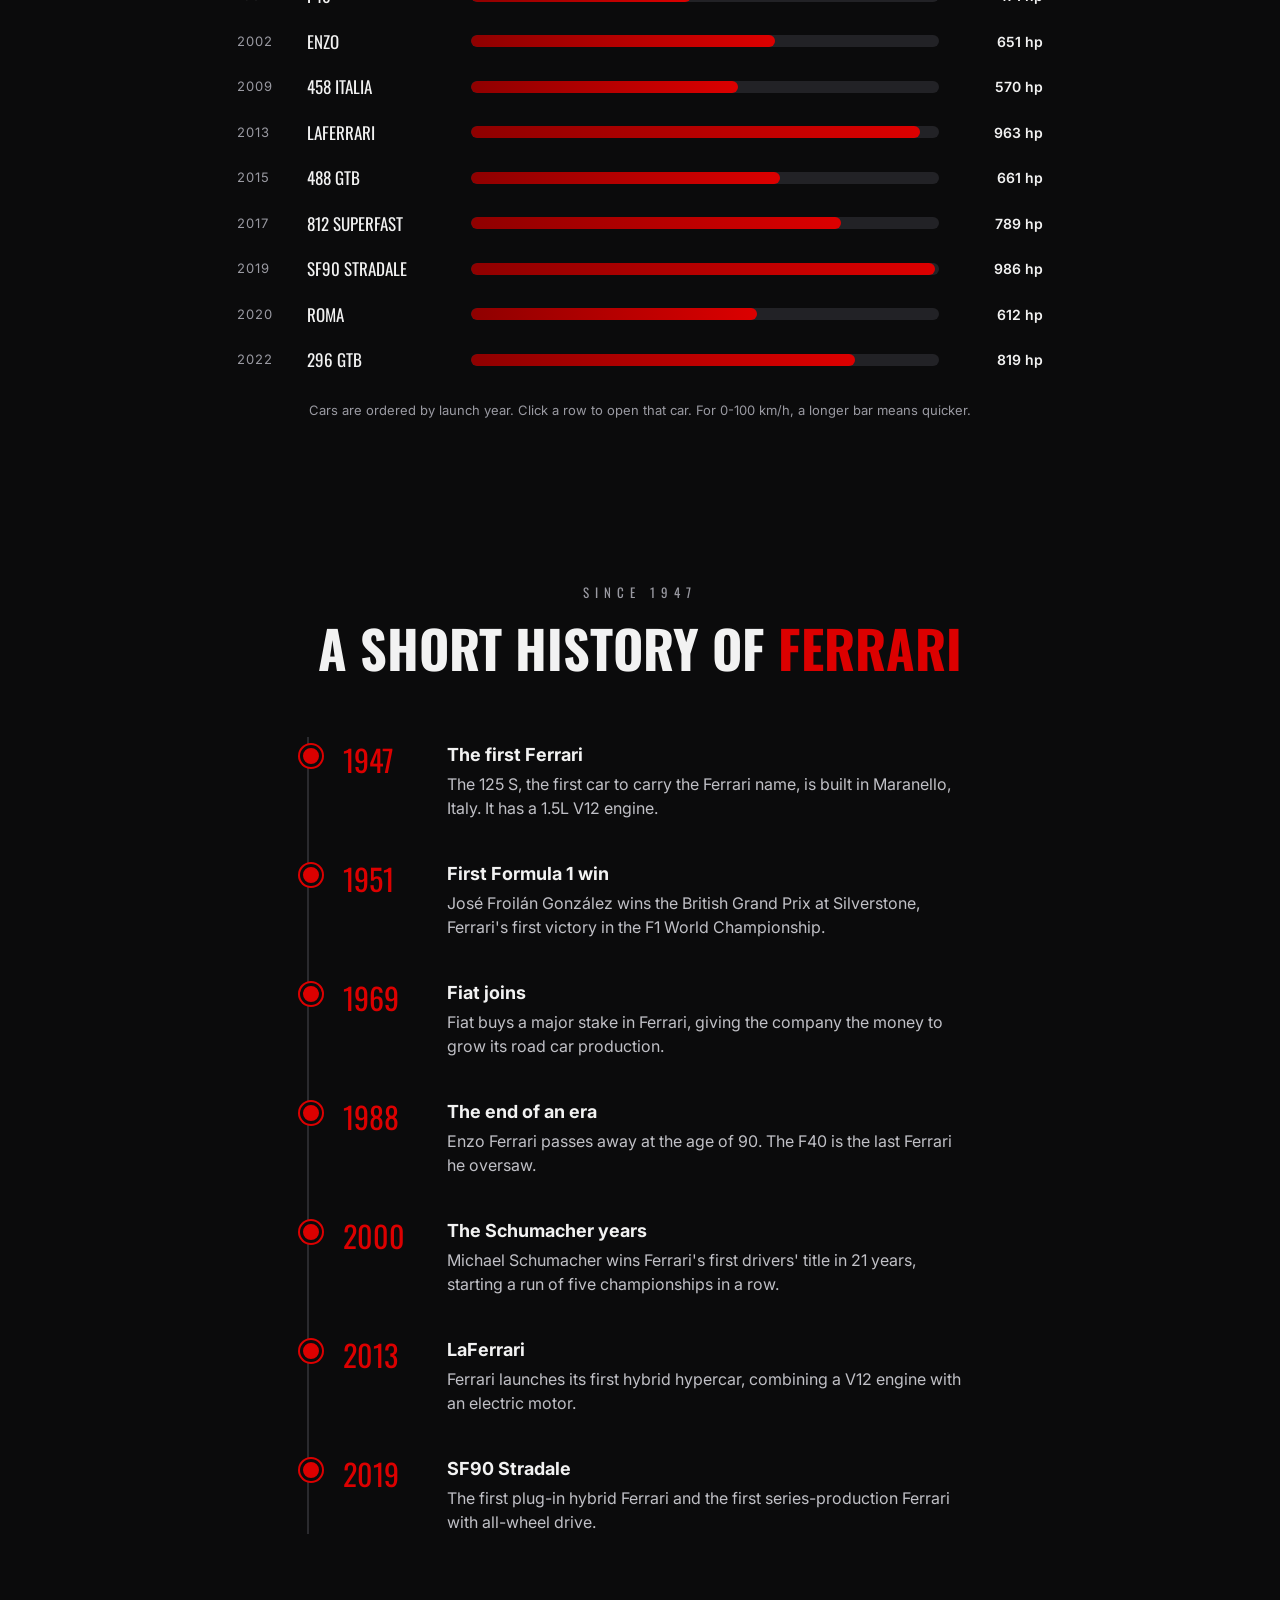
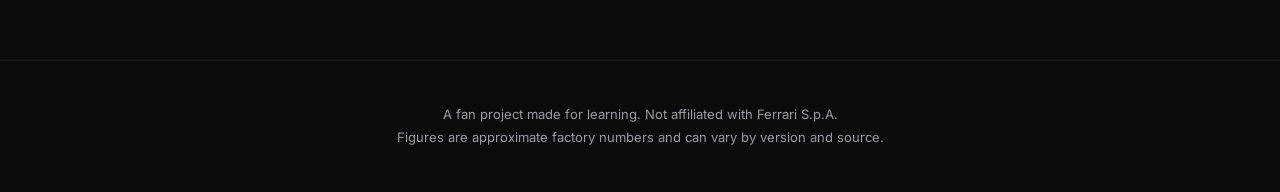
==== commit 9e0ab50b: "Update index.html" ====
--- a/index.html
+++ b/index.html
@@ -162,6 +162,625 @@
         <p>Figures are approximate factory numbers and can vary by version and source.</p>
     </footer>
 
-    <script src="script.js"></script>
+    <script>
+// ===========================================================
+//  FERRARI DATA
+//  This is just like an array of structs in C!
+//  Each { ... } below is one car, like one "struct Car".
+//  To add a car, copy one block, paste it with a comma, and edit it.
+// ===========================================================
+const cars = [
+    {
+        id: "f40",
+        name: "F40",
+        year: 1987,
+        category: "Supercar",
+        cyl: 8,
+        hybrid: false,
+        engine: "2.9L twin-turbo V8",
+        hp: 471,
+        zeroTo100: 4.7,
+        topSpeed: 324,
+        drivetrain: "Rear-wheel drive",
+        transmission: "5-speed manual",
+        tires: "Goodyear Eagle F1 (front 245/40 ZR17, rear 335/35 ZR17)",
+        desc: "The last Ferrari approved by Enzo Ferrari himself. Raw, light and loud, with no driver aids at all."
+    },
+    {
+        id: "testarossa",
+        name: "Testarossa",
+        year: 1984,
+        category: "Classic",
+        cyl: 12,
+        hybrid: false,
+        engine: "4.9L flat-12",
+        hp: 385,
+        zeroTo100: 5.8,
+        topSpeed: 290,
+        drivetrain: "Rear-wheel drive",
+        transmission: "5-speed manual",
+        tires: "Michelin TRX (front 240/45 VR415, rear 280/45 VR415)",
+        desc: "The icon of the 1980s, famous for its wide body and the side strakes that feed its flat-12 engine."
+    },
+    {
+        id: "enzo",
+        name: "Enzo",
+        year: 2002,
+        category: "Hypercar",
+        cyl: 12,
+        hybrid: false,
+        engine: "6.0L V12",
+        hp: 651,
+        zeroTo100: 3.3,
+        topSpeed: 350,
+        drivetrain: "Rear-wheel drive",
+        transmission: "6-speed paddle-shift (F1)",
+        tires: "Bridgestone Potenza (front 245/35 ZR19, rear 345/35 ZR19)",
+        desc: "Named after the founder. Built with Formula 1 technology and carbon fibre, limited to 400 cars."
+    },
+    {
+        id: "458-italia",
+        name: "458 Italia",
+        year: 2009,
+        category: "Supercar",
+        cyl: 8,
+        hybrid: false,
+        engine: "4.5L naturally aspirated V8",
+        hp: 570,
+        zeroTo100: 3.4,
+        topSpeed: 325,
+        drivetrain: "Rear-wheel drive",
+        transmission: "7-speed dual-clutch",
+        tires: "Pirelli P Zero (front 235/35 R20, rear 295/35 R20)",
+        desc: "Loved for its screaming 9,000 rpm V8. Many fans call it the best-sounding modern Ferrari."
+    },
+    {
+        id: "laferrari",
+        name: "LaFerrari",
+        year: 2013,
+        category: "Hypercar",
+        cyl: 12,
+        hybrid: true,
+        engine: "6.3L V12 + electric motor (HY-KERS)",
+        hp: 963,
+        zeroTo100: 2.9,
+        topSpeed: 350,
+        drivetrain: "Rear-wheel drive",
+        transmission: "7-speed dual-clutch",
+        tires: "Pirelli P Zero Corsa (front 265/30 R19, rear 345/30 R20)",
+        desc: "Ferrari's first hybrid hypercar. The V12 and the electric motor together make almost 1,000 hp."
+    },
+    {
+        id: "488-gtb",
+        name: "488 GTB",
+        year: 2015,
+        category: "Supercar",
+        cyl: 8,
+        hybrid: false,
+        engine: "3.9L twin-turbo V8",
+        hp: 661,
+        zeroTo100: 3.0,
+        topSpeed: 330,
+        drivetrain: "Rear-wheel drive",
+        transmission: "7-speed dual-clutch",
+        tires: "Pirelli P Zero (front 245/35 R20, rear 305/30 R20)",
+        desc: "Brought turbochargers back to the mid-engined V8 line, with huge torque and sharp handling."
+    },
+    {
+        id: "812-superfast",
+        name: "812 Superfast",
+        year: 2017,
+        category: "Grand Tourer",
+        cyl: 12,
+        hybrid: false,
+        engine: "6.5L naturally aspirated V12",
+        hp: 789,
+        zeroTo100: 2.9,
+        topSpeed: 340,
+        drivetrain: "Rear-wheel drive",
+        transmission: "7-speed dual-clutch",
+        tires: "Pirelli P Zero (front 275/35 R20, rear 315/35 R20)",
+        desc: "One of the most powerful naturally aspirated road cars ever built, with a front-mounted V12."
+    },
+    {
+        id: "roma",
+        name: "Roma",
+        year: 2020,
+        category: "Grand Tourer",
+        cyl: 8,
+        hybrid: false,
+        engine: "3.9L twin-turbo V8",
+        hp: 612,
+        zeroTo100: 3.4,
+        topSpeed: 320,
+        drivetrain: "Rear-wheel drive",
+        transmission: "8-speed dual-clutch",
+        tires: "Pirelli P Zero (front 245/35 R20, rear 285/35 R20)",
+        desc: "An elegant front-engined coupe inspired by the 1950s and 60s 'La Dolce Vita' era of Rome."
+    },
+    {
+        id: "sf90",
+        name: "SF90 Stradale",
+        year: 2019,
+        category: "Hybrid Hypercar",
+        cyl: 8,
+        hybrid: true,
+        engine: "4.0L twin-turbo V8 + 3 electric motors",
+        hp: 986,
+        zeroTo100: 2.5,
+        topSpeed: 340,
+        drivetrain: "All-wheel drive (plug-in hybrid)",
+        transmission: "8-speed dual-clutch",
+        tires: "Pirelli P Zero (front 255/35 R20, rear 315/35 R20)",
+        desc: "Ferrari's first plug-in hybrid and first series-production car with all-wheel drive."
+    },
+    {
+        id: "296-gtb",
+        name: "296 GTB",
+        year: 2022,
+        category: "Hybrid Supercar",
+        cyl: 6,
+        hybrid: true,
+        engine: "3.0L twin-turbo V6 + electric motor",
+        hp: 819,
+        zeroTo100: 2.9,
+        topSpeed: 330,
+        drivetrain: "Rear-wheel drive (plug-in hybrid)",
+        transmission: "8-speed dual-clutch",
+        tires: "Pirelli P Zero (front 245/35 R20, rear 305/30 R20)",
+        desc: "A small V6 and an electric motor produce over 800 hp. It is a new chapter for Ferrari."
+    }
+];
+
+// ===========================================================
+//  PAGE LOGIC
+// ===========================================================
+const grid = document.getElementById("grid");
+const searchBox = document.getElementById("search");
+const sortBox = document.getElementById("sort");
+const noResults = document.getElementById("no-results");
+const modal = document.getElementById("modal");
+const modalBox = document.getElementById("modal-box");
+const modalContent = document.getElementById("modal-content");
+const compareBar = document.getElementById("compare-bar");
+const compareChips = document.getElementById("compare-chips");
+const compareGo = document.getElementById("compare-go");
+
+let currentFilter = "all";
+let compareIds = [];          // the ids of the cars picked for comparing (max 2)
+
+// ----- Helpers -----
+function getCar(id) {
+    return cars.find(function (c) { return c.id === id; });
+}
+
+// Does this car match the selected filter button?
+function matchesFilter(car) {
+    if (currentFilter === "all") return true;
+    if (currentFilter === "v12") return car.cyl === 12;
+    if (currentFilter === "v8") return car.cyl === 8;
+    if (currentFilter === "hybrid") return car.hybrid;
+    return true;
+}
+
+// ----- Photos -----
+// The page looks for images/<id>.jpg, then .jpeg, .png, .webp.
+// If none exist, the styled placeholder with the model name stays.
+const IMG_EXTENSIONS = ["jpg", "jpeg", "png", "webp"];
+
+function nextImage(img) {
+    const i = Number(img.dataset.i) + 1;
+    if (i < IMG_EXTENSIONS.length) {
+        img.dataset.i = i;
+        img.src = "images/" + img.dataset.id + "." + IMG_EXTENSIONS[i];
+    } else {
+        img.remove();
+    }
+}
+
+function imageHTML(car, withCompareButton) {
+    const btn = withCompareButton
+        ? `<button class="compare-btn" data-id="${car.id}"
+                   onclick="toggleCompare(event, '${car.id}')">+ Compare</button>`
+        : "";
+    return `
+        <div class="car-img">
+            <span class="badge">${car.category}</span>
+            ${btn}
+            <span class="ghost">${car.name}</span>
+            <img src="images/${car.id}.jpg" data-id="${car.id}" data-i="0"
+                 alt="Ferrari ${car.name}" loading="lazy"
+                 onload="this.classList.add('loaded')" onerror="nextImage(this)">
+        </div>`;
+}
+
+// ----- Show the cards -----
+function showCars() {
+    const text = searchBox.value.toLowerCase();
+
+    // 1. Pick the cars that match search + filter
+    let list = cars.filter(function (car) {
+        return car.name.toLowerCase().includes(text) && matchesFilter(car);
+    });
+
+    // 2. Sort them
+    const sortType = sortBox.value;
+    list.sort(function (a, b) {
+        if (sortType === "year-new") return b.year - a.year;
+        if (sortType === "year-old") return a.year - b.year;
+        if (sortType === "hp-high") return b.hp - a.hp;
+        if (sortType === "speed-high") return b.topSpeed - a.topSpeed;
+        return 0;
+    });
+
+    // 3. Draw them
+    grid.innerHTML = list.map(function (car, index) {
+        const delay = (index % 4) * 80;
+        return `
+            <article class="car-card reveal" data-id="${car.id}"
+                     style="animation-delay:${delay}ms"
+                     onclick="openModal('${car.id}')">
+                ${imageHTML(car, true)}
+                <div class="car-info">
+                    <div class="car-year">${car.year}</div>
+                    <h2>${car.name}</h2>
+                    <p class="car-engine">${car.engine}</p>
+                    <div class="mini-stats">
+                        <div><strong>${car.hp}</strong><span>hp</span></div>
+                        <div><strong>${car.zeroTo100}s</strong><span>0-100</span></div>
+                        <div><strong>${car.topSpeed}</strong><span>km/h</span></div>
+                    </div>
+                </div>
+            </article>`;
+    }).join("");
+
+    noResults.hidden = list.length > 0;
+    updateCompareUI();
+    observeReveals();
+}
+
+// ----- Fade-in when scrolling -----
+const revealObserver = new IntersectionObserver(function (entries) {
+    entries.forEach(function (entry) {
+        if (entry.isIntersecting) {
+            entry.target.classList.add("visible");
+            revealObserver.unobserve(entry.target);
+        }
+    });
+}, { threshold: 0.12 });
+
+function observeReveals() {
+    document.querySelectorAll(".reveal:not(.visible)").forEach(function (el) {
+        revealObserver.observe(el);
+    });
+}
+
+// ----- Detail pop-up -----
+function openModal(id) {
+    const car = getCar(id);
+
+    // Bars are shown relative to the best values among all cars
+    const hpPercent = Math.round((car.hp / 1000) * 100);
+    const speedPercent = Math.round((car.topSpeed / 360) * 100);
+    const accelPercent = Math.round(((6 - car.zeroTo100) / 3.5) * 100);
+
+    modalBox.classList.remove("wide");
+    modalContent.innerHTML = `
+        ${imageHTML(car, false)}
+        <div class="modal-body">
+            <div class="car-year">${car.year}</div>
+            <h2>Ferrari ${car.name}</h2>
+            <p class="modal-desc">${car.desc}</p>
+
+            <div class="bar-row">
+                <div class="bar-label">${car.hp} hp <span>Power</span></div>
+                <div class="bar-track"><div class="bar-fill" style="width:${hpPercent}%"></div></div>
+            </div>
+            <div class="bar-row">
+                <div class="bar-label">${car.topSpeed} km/h <span>Top speed</span></div>
+                <div class="bar-track"><div class="bar-fill" style="width:${speedPercent}%"></div></div>
+            </div>
+            <div class="bar-row">
+                <div class="bar-label">${car.zeroTo100} s <span>0-100 km/h (longer bar = quicker)</span></div>
+                <div class="bar-track"><div class="bar-fill" style="width:${accelPercent}%"></div></div>
+            </div>
+
+            <div class="spec-table">
+                <div class="spec"><small>Type</small><p>${car.category}</p></div>
+                <div class="spec"><small>Year</small><p>${car.year}</p></div>
+                <div class="spec wide"><small>Engine</small><p>${car.engine}</p></div>
+                <div class="spec"><small>Drivetrain</small><p>${car.drivetrain}</p></div>
+                <div class="spec"><small>Transmission</small><p>${car.transmission}</p></div>
+                <div class="spec wide"><small>Tires</small><p>${car.tires}</p></div>
+            </div>
+        </div>`;
+
+    showModal();
+}
+
+function showModal() {
+    modal.classList.remove("closing");
+    modal.hidden = false;
+    modalBox.scrollTop = 0;
+    document.body.style.overflow = "hidden";
+}
+
+function closeModal() {
+    if (modal.hidden || modal.classList.contains("closing")) return;
+    modal.classList.add("closing");               // fade out first...
+    setTimeout(function () {                      // ...then hide
+        modal.hidden = true;
+        modal.classList.remove("closing");
+        document.body.style.overflow = "";
+    }, 200);
+}
+
+// ===========================================================
+//  COMPARE MODE
+// ===========================================================
+function toggleCompare(event, id) {
+    event.stopPropagation();               // don't open the detail pop-up
+
+    const position = compareIds.indexOf(id);
+    if (position !== -1) {
+        compareIds.splice(position, 1);    // already picked: remove it
+    } else {
+        if (compareIds.length === 2) {
+            compareIds.shift();            // 2 already picked: drop the oldest
+        }
+        compareIds.push(id);
+    }
+    updateCompareUI();
+}
+
+function updateCompareUI() {
+    // Update every card's button
+    document.querySelectorAll(".car-card").forEach(function (card) {
+        const picked = compareIds.includes(card.dataset.id);
+        const btn = card.querySelector(".compare-btn");
+        card.classList.toggle("selected", picked);
+        btn.classList.toggle("selected", picked);
+        btn.textContent = picked ? "\u2713 Selected" : "+ Compare";
+    });
+
+    // Update the bar at the bottom
+    compareBar.hidden = compareIds.length === 0;
+    document.body.classList.toggle("has-compare-bar", compareIds.length > 0);
+
+    if (compareIds.length === 1) {
+        compareChips.innerHTML = "<b>" + getCar(compareIds[0]).name + "</b> &middot; pick one more car";
+    } else if (compareIds.length === 2) {
+        compareChips.innerHTML = "<b>" + getCar(compareIds[0]).name + "</b> vs <b>" +
+                                 getCar(compareIds[1]).name + "</b>";
+    }
+    compareGo.disabled = compareIds.length < 2;
+}
+
+// Builds one row of the compare table.
+// mode: "high" = bigger number wins, "low" = smaller number wins, "none" = text only
+function compareRow(label, valueA, valueB, mode, numA, numB) {
+    let winA = false;
+    let winB = false;
+    if (mode === "high") {
+        winA = numA > numB;
+        winB = numB > numA;
+    } else if (mode === "low") {
+        winA = numA < numB;
+        winB = numB < numA;
+    }
+    return `
+        <div class="cmp-row">
+            <div class="cmp-label">${label}</div>
+            <div class="cmp-cell ${winA ? "win" : ""}">${valueA}</div>
+            <div class="cmp-cell ${winB ? "win" : ""}">${valueB}</div>
+        </div>`;
+}
+
+function openCompare() {
+    const a = getCar(compareIds[0]);
+    const b = getCar(compareIds[1]);
+
+    // Count who wins more of the 3 performance numbers
+    let scoreA = 0;
+    let scoreB = 0;
+    if (a.hp > b.hp) scoreA++; else if (b.hp > a.hp) scoreB++;
+    if (a.topSpeed > b.topSpeed) scoreA++; else if (b.topSpeed > a.topSpeed) scoreB++;
+    if (a.zeroTo100 < b.zeroTo100) scoreA++; else if (b.zeroTo100 < a.zeroTo100) scoreB++;
+
+    let verdict;
+    if (scoreA > scoreB) {
+        verdict = a.name + " wins " + scoreA + " of 3 performance categories.";
+    } else if (scoreB > scoreA) {
+        verdict = b.name + " wins " + scoreB + " of 3 performance categories.";
+    } else {
+        verdict = "These two are evenly matched on performance.";
+    }
+
+    // A little history: how far apart are these two cars?
+    const older = a.year <= b.year ? a : b;
+    const newer = a.year <= b.year ? b : a;
+    const yearGap = newer.year - older.year;
+    const hpGap = Math.abs(newer.hp - older.hp);
+    let history;
+    if (yearGap === 0) {
+        history = "Both cars launched in " + a.year + ".";
+    } else {
+        history = newer.name + " arrived " + yearGap + (yearGap === 1 ? " year" : " years") +
+                  " after " + older.name;
+        if (newer.hp > older.hp) history += " and makes " + hpGap + " hp more.";
+        else if (newer.hp < older.hp) history += " but makes " + hpGap + " hp less.";
+        else history += " with the same power.";
+    }
+
+    modalBox.classList.add("wide");
+    modalContent.innerHTML = `
+        <div class="modal-body">
+            <h2 class="cmp-title">Head to head</h2>
+            <p class="cmp-verdict">${verdict}</p>
+            <p class="cmp-history">${history}</p>
+
+            <div class="cmp-row head">
+                <div></div>
+                <div class="cmp-name">${a.name}<small>${a.year} &middot; ${a.category}</small></div>
+                <div class="cmp-name">${b.name}<small>${b.year} &middot; ${b.category}</small></div>
+            </div>
+            ${compareRow("Launched", a.year, b.year, "none")}
+            ${compareRow("Engine", a.engine, b.engine, "none")}
+            ${compareRow("Power", a.hp + " hp", b.hp + " hp", "high", a.hp, b.hp)}
+            ${compareRow("0-100 km/h", a.zeroTo100 + " s", b.zeroTo100 + " s", "low", a.zeroTo100, b.zeroTo100)}
+            ${compareRow("Top speed", a.topSpeed + " km/h", b.topSpeed + " km/h", "high", a.topSpeed, b.topSpeed)}
+            ${compareRow("Drivetrain", a.drivetrain, b.drivetrain, "none")}
+            ${compareRow("Gearbox", a.transmission, b.transmission, "none")}
+            ${compareRow("Tires", a.tires, b.tires, "none")}
+        </div>`;
+
+    showModal();
+}
+
+// ===========================================================
+//  HERO NUMBERS (count up when the page loads)
+// ===========================================================
+function countUp(elementId, target) {
+    const element = document.getElementById(elementId);
+    const duration = 1200;                 // milliseconds
+    const start = performance.now();
+
+    function step(now) {
+        const progress = Math.min((now - start) / duration, 1);
+        element.textContent = Math.round(target * progress);
+        if (progress < 1) requestAnimationFrame(step);
+    }
+    requestAnimationFrame(step);
+}
+
+function startHeroStats() {
+    let maxHp = 0;
+    let maxSpeed = 0;
+    cars.forEach(function (car) {
+        if (car.hp > maxHp) maxHp = car.hp;
+        if (car.topSpeed > maxSpeed) maxSpeed = car.topSpeed;
+    });
+    countUp("stat-models", cars.length);
+    countUp("stat-hp", maxHp);
+    countUp("stat-speed", maxSpeed);
+}
+
+// ===========================================================
+//  EVENTS: what happens when the user clicks or types
+// ===========================================================
+searchBox.addEventListener("input", showCars);
+sortBox.addEventListener("change", showCars);
+
+document.querySelectorAll(".filter-btn").forEach(function (button) {
+    button.addEventListener("click", function () {
+        document.querySelector(".filter-btn.active").classList.remove("active");
+        button.classList.add("active");
+        currentFilter = button.dataset.filter;
+        showCars();
+    });
+});
+
+compareGo.addEventListener("click", openCompare);
+document.getElementById("compare-clear").addEventListener("click", function () {
+    compareIds = [];
+    updateCompareUI();
+});
+
+document.getElementById("modal-close").addEventListener("click", closeModal);
+modal.addEventListener("click", function (e) {
+    if (e.target === modal) closeModal();   // click outside the box
+});
+document.addEventListener("keydown", function (e) {
+    if (e.key === "Escape") closeModal();
+});
+
+// ===========================================================
+//  POWER EVOLUTION CHART (all cars lined up by launch year)
+// ===========================================================
+const evoChart = document.getElementById("evo-chart");
+let evoMetric = "hp";
+let evoVisible = false;
+
+function renderEvolution() {
+    // oldest car first
+    const ordered = cars.slice().sort(function (a, b) { return a.year - b.year; });
+
+    evoChart.innerHTML = ordered.map(function (car) {
+        let percent;
+        let label;
+        if (evoMetric === "hp") {
+            percent = (car.hp / 1000) * 100;
+            label = car.hp + " hp";
+        } else if (evoMetric === "speed") {
+            percent = (car.topSpeed / 360) * 100;
+            label = car.topSpeed + " km/h";
+        } else {
+            percent = ((6.5 - car.zeroTo100) / 4.2) * 100;   // quicker = longer bar
+            label = car.zeroTo100 + " s";
+        }
+        return `
+            <div class="evo-row" onclick="openModal('${car.id}')">
+                <div class="evo-year">${car.year}</div>
+                <div class="evo-name">${car.name}</div>
+                <div class="evo-track"><div class="evo-fill" style="--w:${Math.round(percent)}%"></div></div>
+                <div class="evo-value">${label}</div>
+            </div>`;
+    }).join("");
+
+    // replay the growing animation
+    evoChart.classList.remove("go");
+    void evoChart.offsetWidth;
+    setTimeout(function () {
+        if (evoVisible) evoChart.classList.add("go");
+    }, 40);
+}
+
+// start the bars growing when the chart scrolls into view
+const evoObserver = new IntersectionObserver(function (entries) {
+    entries.forEach(function (entry) {
+        if (entry.isIntersecting) {
+            evoVisible = true;
+            evoChart.classList.add("go");
+            evoObserver.disconnect();
+        }
+    });
+}, { threshold: 0.2 });
+evoObserver.observe(evoChart);
+
+document.querySelectorAll(".evo-btn").forEach(function (button) {
+    button.addEventListener("click", function () {
+        document.querySelector(".evo-btn.active").classList.remove("active");
+        button.classList.add("active");
+        evoMetric = button.dataset.metric;
+        renderEvolution();
+    });
+});
+
+// ===========================================================
+//  SCROLL PROGRESS BAR + BACK-TO-TOP BUTTON
+// ===========================================================
+const progressBar = document.getElementById("progress");
+const toTop = document.getElementById("to-top");
+
+function onScroll() {
+    const maxScroll = document.documentElement.scrollHeight - window.innerHeight;
+    const percent = maxScroll > 0 ? (window.scrollY / maxScroll) * 100 : 0;
+    progressBar.style.width = percent + "%";
+    toTop.classList.toggle("show", window.scrollY > 600);
+}
+
+window.addEventListener("scroll", onScroll, { passive: true });
+toTop.addEventListener("click", function () {
+    window.scrollTo({ top: 0, behavior: "smooth" });
+});
+
+// ----- Start -----
+showCars();
+renderEvolution();
+startHeroStats();
+observeReveals();
+onScroll();
+
+</script>
 </body>
 </html>
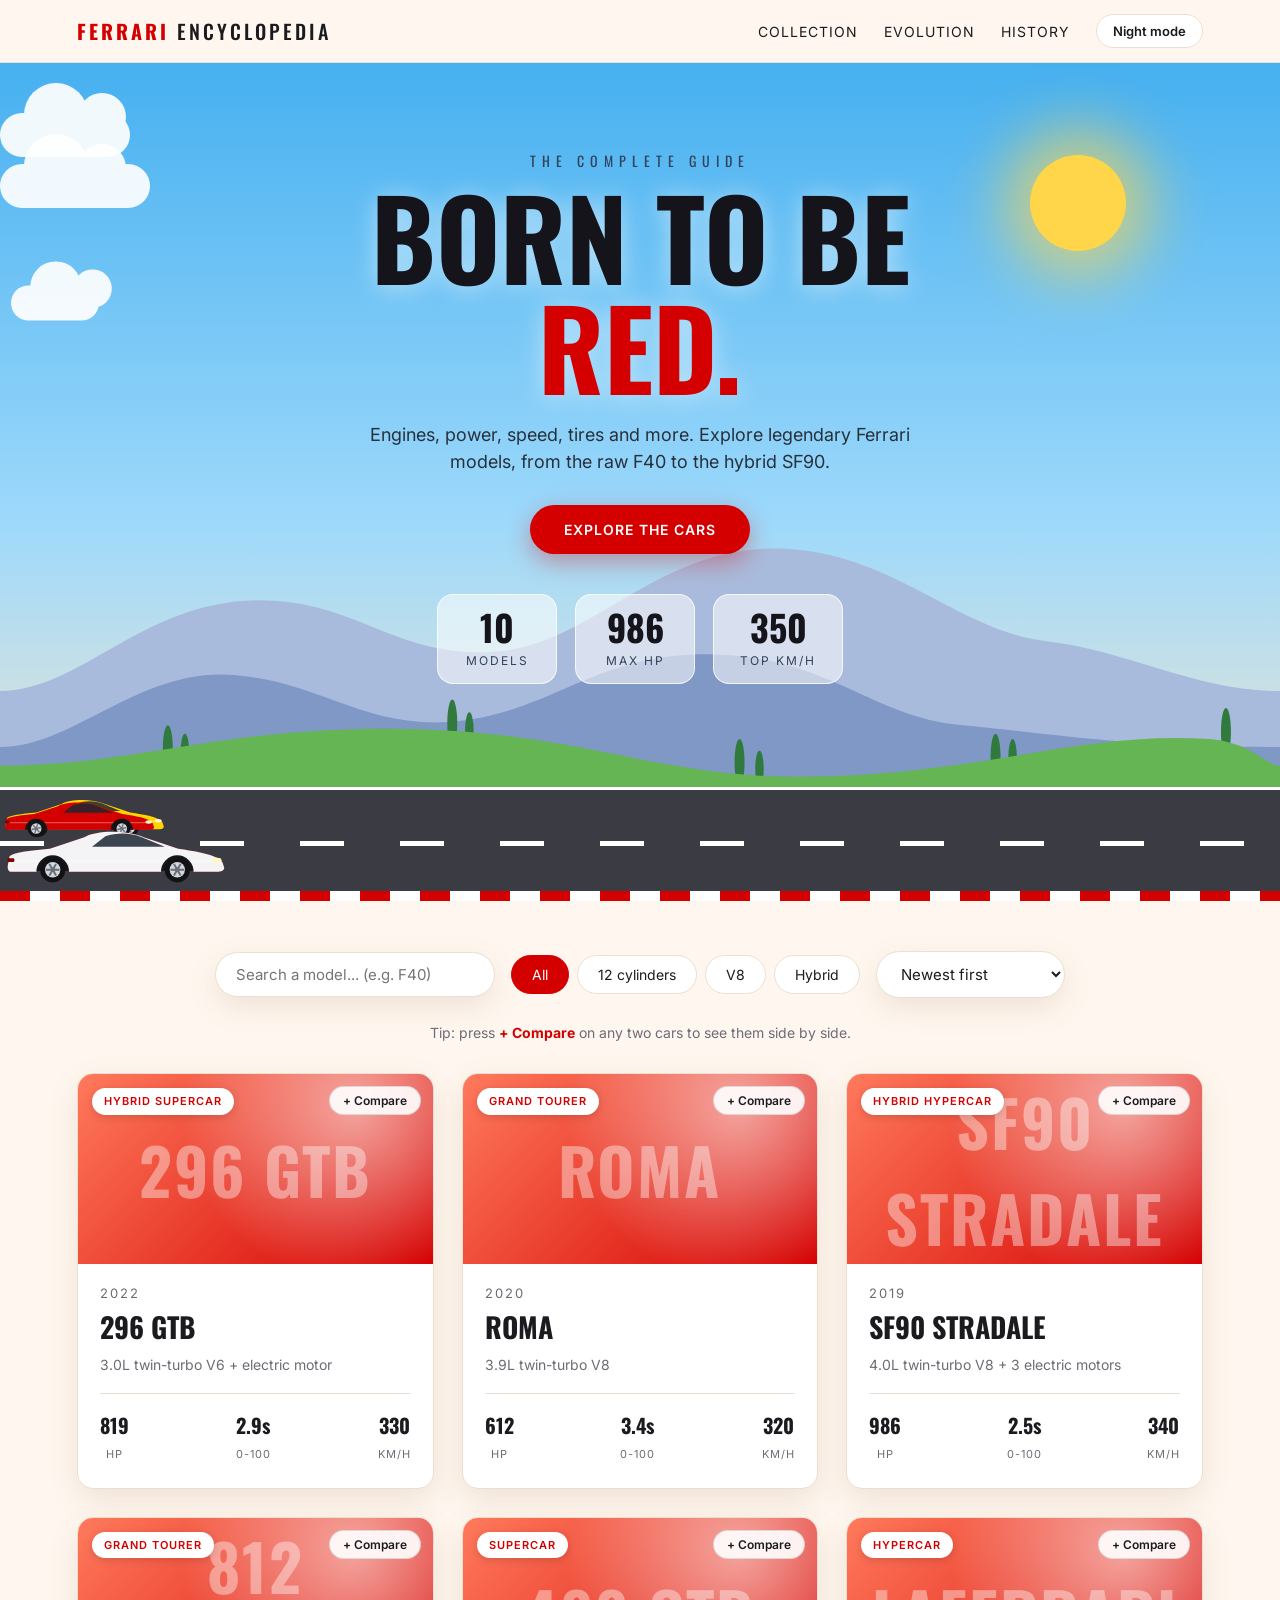
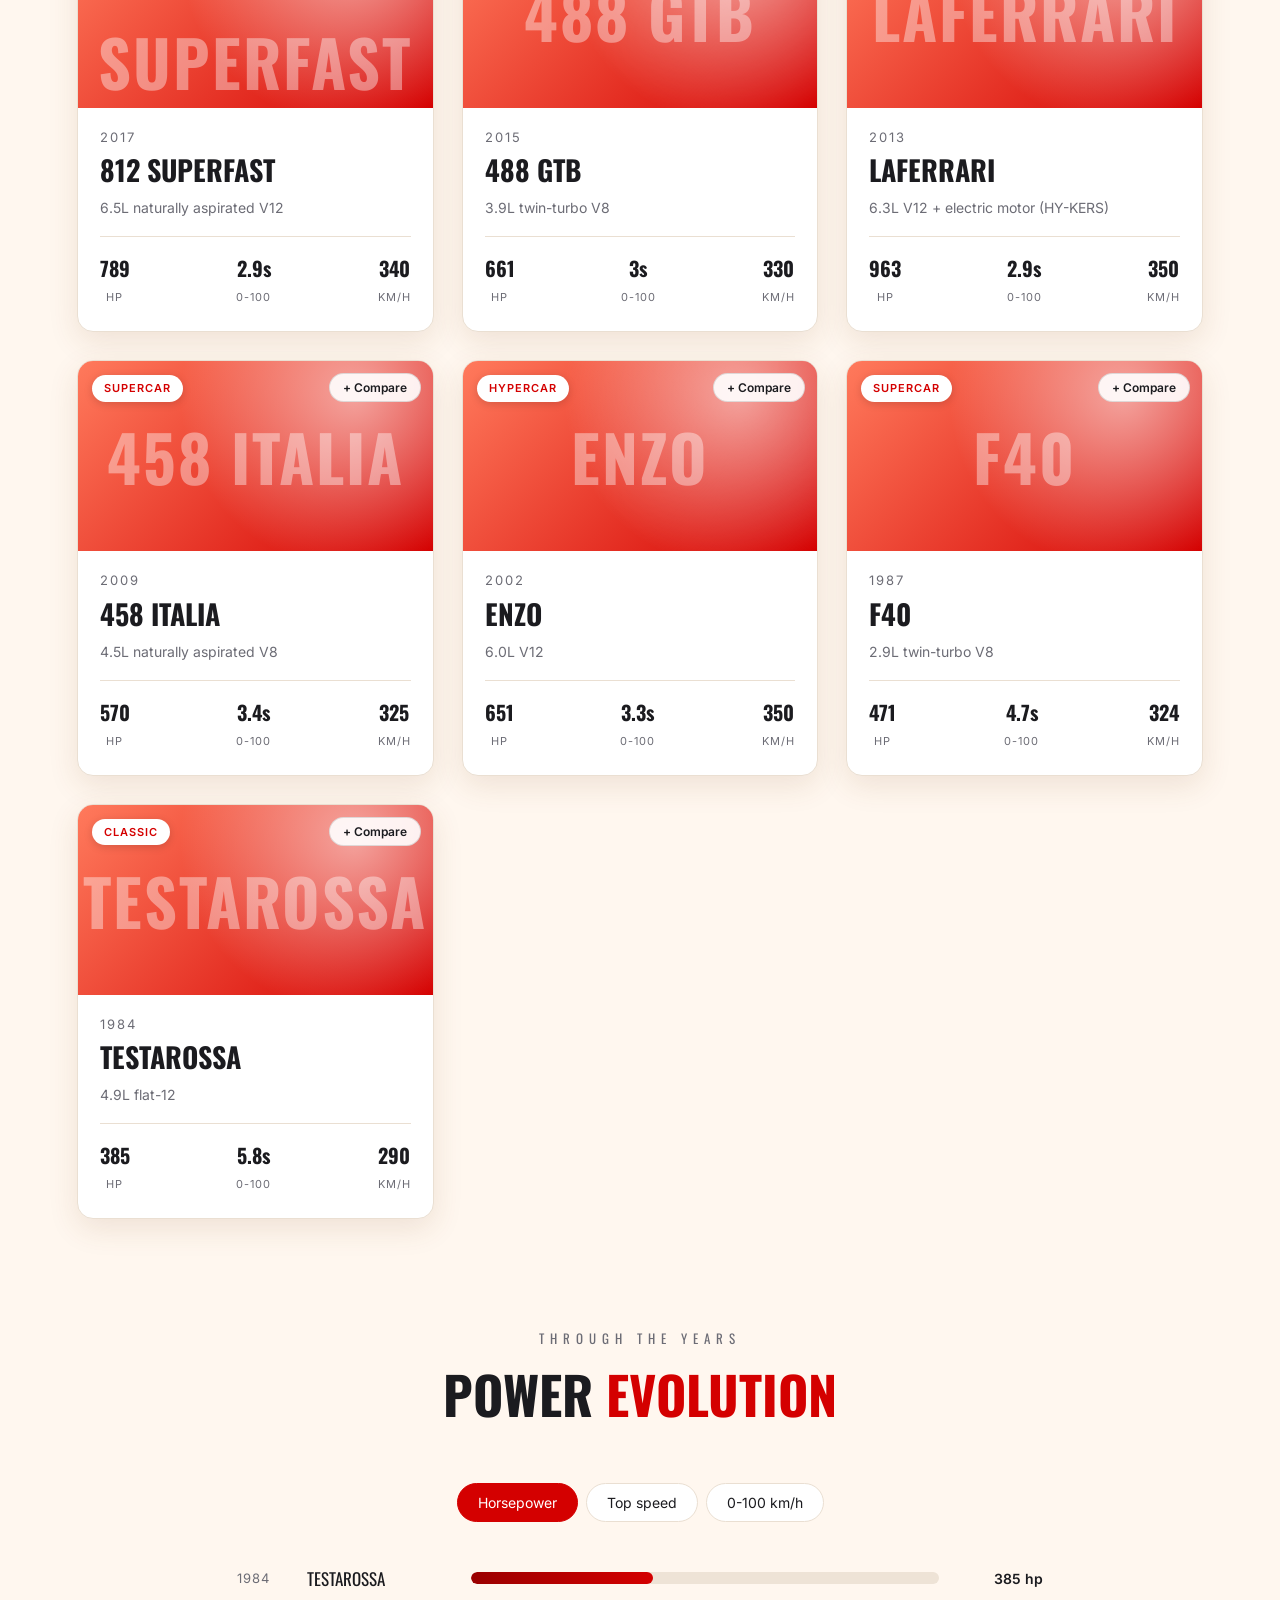
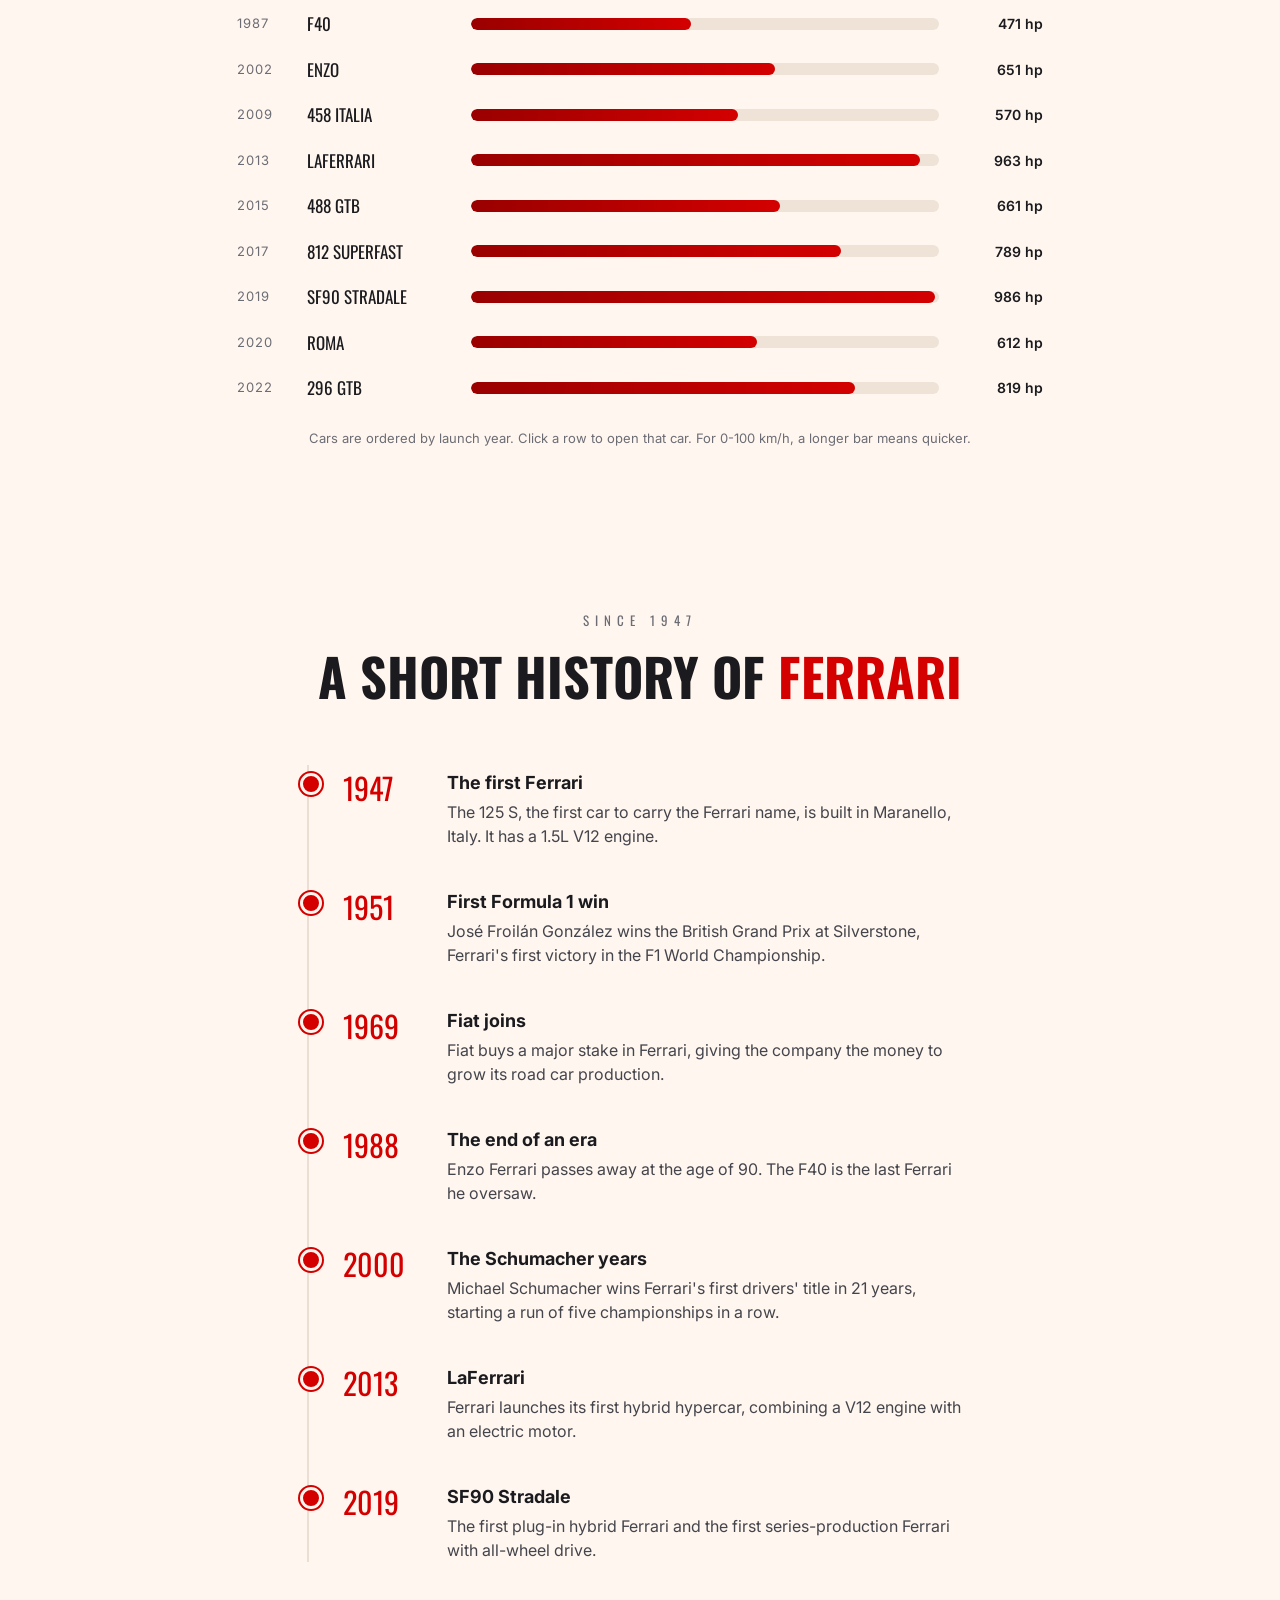
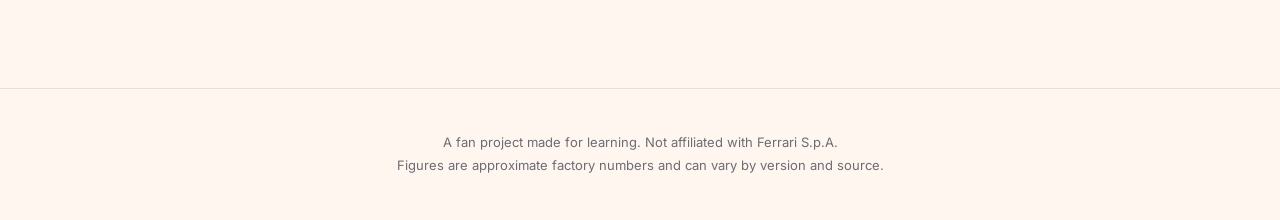
==== commit 6faf2ec8: "Update index.html" ====
--- a/index.html
+++ b/index.html
@@ -7,7 +7,1433 @@
     <link rel="preconnect" href="https://fonts.googleapis.com">
     <link rel="preconnect" href="https://fonts.gstatic.com" crossorigin>
     <link href="https://fonts.googleapis.com/css2?family=Inter:wght@400;500;600&family=Oswald:wght@500;600;700&display=swap" rel="stylesheet">
-    <link rel="stylesheet" href="style.css">
+    <style>
+/* ===========================================================
+   THEMES: bright (default) and night. Everything below uses
+   these variables, so switching theme changes the whole site.
+   =========================================================== */
+:root {
+    --red: #d40000;
+    --red-dark: #9a0000;
+    --bg: #fff7ef;
+    --bg-soft: #f6ece1;
+    --panel: #ffffff;
+    --panel-light: #f6eee5;
+    --border: #eadfd2;
+    --track: #eee3d6;
+    --text: #1b1b1f;
+    --text-soft: #44444c;
+    --muted: #6c6c75;
+    --green: #0d8a45;
+    --shadow: 0 10px 30px rgba(120, 70, 30, 0.12);
+    --shadow-hover: 0 18px 44px rgba(212, 0, 0, 0.22);
+    --nav-bg: rgba(255, 247, 239, 0.85);
+    --overlay: rgba(40, 25, 10, 0.55);
+
+    /* car picture placeholder */
+    --ph-bg:
+        radial-gradient(circle at 78% 18%, rgba(255, 255, 255, 0.55), transparent 55%),
+        linear-gradient(135deg, #ff7a5c, #d40000);
+    --ghost: rgba(255, 255, 255, 0.4);
+    --badge-bg: #ffffff;
+    --badge-text: #d40000;
+    --chip-bg: rgba(255, 255, 255, 0.9);
+    --chip-text: #1b1b1f;
+    --chip-border: rgba(0, 0, 0, 0.12);
+
+    /* hero text */
+    --hero-text: #14141a;
+    --hero-sub: #33425c;
+    --glass: rgba(255, 255, 255, 0.55);
+    --glass-border: rgba(255, 255, 255, 0.75);
+
+    /* scenery */
+    --sky-top: #46b0f0;
+    --sky-mid: #9ed9fb;
+    --sky-bottom: #ffe9c9;
+    --sun: #ffd54a;
+    --sun-glow: rgba(255, 213, 74, 0.65);
+    --cloud: #ffffff;
+    --cloud-op: 0.92;
+    --mount-far: #a9bbdc;
+    --mount-near: #7f98c6;
+    --hill: #66b555;
+    --tree: #2f7a3c;
+    --road: #3b3b43;
+    --road-edge: #ffffff;
+    --road-dash: #ffffff;
+    --stars: 0;
+    --beam: 0;
+}
+
+:root[data-theme="dark"] {
+    color-scheme: dark;
+    --bg: #0b0b0c;
+    --bg-soft: #121214;
+    --panel: #151517;
+    --panel-light: #1f1f22;
+    --border: #2c2c30;
+    --track: #222226;
+    --text: #f2f2f2;
+    --text-soft: #c7c7cc;
+    --muted: #9a9aa2;
+    --green: #4ade80;
+    --shadow: 0 10px 30px rgba(0, 0, 0, 0.4);
+    --shadow-hover: 0 16px 40px rgba(220, 0, 0, 0.2);
+    --nav-bg: rgba(11, 11, 12, 0.85);
+    --overlay: rgba(0, 0, 0, 0.8);
+
+    --ph-bg:
+        radial-gradient(circle at 70% 20%, rgba(220, 0, 0, 0.55), transparent 60%),
+        linear-gradient(135deg, #2a0000, #0f0f10);
+    --ghost: rgba(255, 255, 255, 0.12);
+    --badge-bg: #d40000;
+    --badge-text: #ffffff;
+    --chip-bg: rgba(0, 0, 0, 0.65);
+    --chip-text: #ffffff;
+    --chip-border: rgba(255, 255, 255, 0.3);
+
+    --hero-text: #ffffff;
+    --hero-sub: #b9b9d6;
+    --glass: rgba(0, 0, 0, 0.35);
+    --glass-border: rgba(255, 255, 255, 0.12);
+
+    --sky-top: #0a0e2e;
+    --sky-mid: #28204f;
+    --sky-bottom: #7a3f63;
+    --sun: #f1efe4;
+    --sun-glow: rgba(210, 215, 255, 0.35);
+    --cloud: #5a5686;
+    --cloud-op: 0.55;
+    --mount-far: #2e2b5c;
+    --mount-near: #201d46;
+    --hill: #11283b;
+    --tree: #0a1823;
+    --road: #1a1a1f;
+    --road-edge: #8a8a96;
+    --road-dash: #d9d9e3;
+    --stars: 1;
+    --beam: 0.35;
+}
+
+/* ---------- Basics ---------- */
+* {
+    box-sizing: border-box;
+}
+
+html {
+    scroll-behavior: smooth;
+}
+
+body {
+    margin: 0;
+    background: var(--bg);
+    color: var(--text);
+    font-family: "Inter", Arial, sans-serif;
+    line-height: 1.5;
+    transition: background-color 0.4s, color 0.4s;
+}
+
+body.has-compare-bar {
+    padding-bottom: 90px;
+}
+
+/* ---------- Animations ---------- */
+@keyframes fadeUp {
+    from {
+        opacity: 0;
+        transform: translateY(28px);
+    }
+}
+
+@keyframes rise {
+    from {
+        opacity: 0;
+        transform: translateY(24px);
+    }
+}
+
+.reveal {
+    opacity: 0;
+}
+
+.reveal.visible {
+    opacity: 1;
+    animation: fadeUp 0.6s ease backwards;
+}
+
+/* ---------- Top bar ---------- */
+.navbar {
+    position: sticky;
+    top: 0;
+    z-index: 20;
+    display: flex;
+    justify-content: space-between;
+    align-items: center;
+    padding: 14px 6%;
+    background: var(--nav-bg);
+    backdrop-filter: blur(10px);
+    border-bottom: 1px solid var(--border);
+    transition: background-color 0.4s;
+}
+
+.logo {
+    font-family: "Oswald", sans-serif;
+    font-weight: 700;
+    letter-spacing: 3px;
+    color: var(--red);
+    font-size: 20px;
+}
+
+.logo span {
+    color: var(--text);
+    font-weight: 500;
+}
+
+.nav-right {
+    display: flex;
+    align-items: center;
+    gap: 26px;
+}
+
+.nav-links {
+    display: flex;
+    gap: 26px;
+}
+
+.nav-links a {
+    color: var(--text);
+    text-decoration: none;
+    font-size: 14px;
+    letter-spacing: 1px;
+    text-transform: uppercase;
+}
+
+.nav-links a:hover {
+    color: var(--red);
+}
+
+.theme-toggle {
+    background: var(--panel);
+    color: var(--text);
+    border: 1px solid var(--border);
+    border-radius: 999px;
+    padding: 8px 16px;
+    font-family: inherit;
+    font-size: 13px;
+    font-weight: 600;
+    white-space: nowrap;
+    cursor: pointer;
+    transition: all 0.2s;
+}
+
+.theme-toggle:hover {
+    border-color: var(--red);
+    color: var(--red);
+}
+
+/* ===========================================================
+   HERO WITH MOVING SCENE
+   =========================================================== */
+.hero {
+    position: relative;
+    overflow: hidden;
+    min-height: max(680px, calc(100vh - 62px));
+    display: flex;
+    align-items: center;
+    justify-content: center;
+    text-align: center;
+}
+
+.scene {
+    position: absolute;
+    inset: 0;
+    z-index: 0;
+    background: linear-gradient(180deg, var(--sky-top) 0%, var(--sky-mid) 55%, var(--sky-bottom) 100%);
+    transition: background 0.6s;
+}
+
+.stars {
+    position: absolute;
+    inset: 0 0 40% 0;
+    opacity: var(--stars);
+    transition: opacity 0.6s;
+    background-image:
+        radial-gradient(1.5px 1.5px at 8% 20%, #fff, transparent),
+        radial-gradient(1px 1px at 17% 55%, #fff, transparent),
+        radial-gradient(1.5px 1.5px at 26% 12%, #fff, transparent),
+        radial-gradient(1px 1px at 35% 40%, #fff, transparent),
+        radial-gradient(1.5px 1.5px at 44% 18%, #fff, transparent),
+        radial-gradient(1px 1px at 53% 60%, #fff, transparent),
+        radial-gradient(1.5px 1.5px at 61% 8%, #fff, transparent),
+        radial-gradient(1px 1px at 69% 34%, #fff, transparent),
+        radial-gradient(1.5px 1.5px at 78% 50%, #fff, transparent),
+        radial-gradient(1px 1px at 86% 16%, #fff, transparent),
+        radial-gradient(1.5px 1.5px at 93% 44%, #fff, transparent),
+        radial-gradient(1px 1px at 5% 70%, #fff, transparent),
+        radial-gradient(1px 1px at 48% 80%, #fff, transparent);
+}
+
+.sun {
+    position: absolute;
+    top: 11%;
+    right: 12%;
+    width: 96px;
+    height: 96px;
+    border-radius: 50%;
+    background: var(--sun);
+    box-shadow: 0 0 60px 26px var(--sun-glow);
+    animation: float 7s ease-in-out infinite alternate;
+    transition: background 0.6s, box-shadow 0.6s;
+}
+
+@keyframes float {
+    to {
+        transform: translateY(14px);
+    }
+}
+
+/* clouds drift across the sky */
+.cloud {
+    position: absolute;
+    left: 0;
+    width: 150px;
+    height: 44px;
+    border-radius: 44px;
+    background: var(--cloud);
+    opacity: var(--cloud-op);
+    animation: drift linear infinite;
+    transition: background 0.6s;
+}
+
+.cloud::before,
+.cloud::after {
+    content: "";
+    position: absolute;
+    background: inherit;
+    border-radius: 50%;
+}
+
+.cloud::before {
+    width: 64px;
+    height: 64px;
+    top: -30px;
+    left: 24px;
+}
+
+.cloud::after {
+    width: 48px;
+    height: 48px;
+    top: -20px;
+    left: 78px;
+}
+
+.cloud.c1 { top: 12%; animation-duration: 75s; animation-delay: -20s; }
+.cloud.c2 { top: 26%; width: 110px; animation-duration: 105s; animation-delay: -60s; transform: scale(0.8); }
+.cloud.c3 { top: 6%; width: 130px; animation-duration: 130s; animation-delay: -90s; }
+
+@keyframes drift {
+    from {
+        transform: translateX(-260px);
+    }
+    to {
+        transform: translateX(calc(100vw + 60px));
+    }
+}
+
+/* mountains and hills scroll slowly (parallax) */
+.layer {
+    position: absolute;
+    left: 0;
+    width: 200%;
+    display: flex;
+    animation: scrollx linear infinite;
+    will-change: transform;
+}
+
+.layer svg {
+    width: 50%;
+    height: 100%;
+    display: block;
+    flex: none;
+}
+
+@keyframes scrollx {
+    to {
+        transform: translateX(-50%);
+    }
+}
+
+.mount-far {
+    bottom: 100px;
+    height: 300px;
+    animation-duration: 150s;
+}
+
+.mount-far path {
+    fill: var(--mount-far);
+    transition: fill 0.6s;
+}
+
+.mount-near {
+    bottom: 84px;
+    height: 220px;
+    animation-duration: 95s;
+}
+
+.mount-near path {
+    fill: var(--mount-near);
+    transition: fill 0.6s;
+}
+
+.hills {
+    bottom: 50px;
+    height: 160px;
+    animation-duration: 50s;
+}
+
+.hills .hill {
+    fill: var(--hill);
+    transition: fill 0.6s;
+}
+
+.hills .tree {
+    fill: var(--tree);
+    transition: fill 0.6s;
+}
+
+/* the road */
+.road {
+    position: absolute;
+    left: 0;
+    right: 0;
+    bottom: 10px;
+    height: 104px;
+    background: var(--road);
+    border-top: 3px solid var(--road-edge);
+    z-index: 1;
+    transition: background 0.6s;
+}
+
+.road-line {
+    position: absolute;
+    left: 0;
+    right: 0;
+    top: 50%;
+    height: 5px;
+    background: repeating-linear-gradient(90deg, var(--road-dash) 0 44px, transparent 44px 100px);
+    animation: roadmove 0.9s linear infinite;
+}
+
+@keyframes roadmove {
+    to {
+        background-position: -100px 0;
+    }
+}
+
+.curb {
+    position: absolute;
+    left: 0;
+    right: 0;
+    bottom: 0;
+    height: 10px;
+    z-index: 1;
+    background: repeating-linear-gradient(90deg, var(--red) 0 30px, #ffffff 30px 60px);
+    animation: curbmove 0.54s linear infinite;
+}
+
+@keyframes curbmove {
+    to {
+        background-position: -60px 0;
+    }
+}
+
+/* the cars driving by */
+.scene-cars {
+    position: absolute;
+    left: 0;
+    right: 0;
+    bottom: 10px;
+    height: 104px;
+    z-index: 2;
+    overflow: hidden;
+    pointer-events: none;
+}
+
+.scene-car {
+    position: absolute;
+    left: 0;
+    width: var(--w);
+    animation: drive var(--dur) linear infinite;
+    animation-delay: var(--delay);
+}
+
+.scene-car svg {
+    width: 100%;
+    height: auto;
+    display: block;
+}
+
+.car-bob {
+    animation: bob 0.5s ease-in-out infinite alternate;
+}
+
+@keyframes drive {
+    from {
+        transform: translateX(-340px);
+    }
+    to {
+        transform: translateX(calc(100vw + 60px));
+    }
+}
+
+@keyframes bob {
+    to {
+        transform: translateY(-1.5px);
+    }
+}
+
+/* hero text sits on top of the scene */
+.hero-content {
+    position: relative;
+    z-index: 3;
+    padding: 70px 6% 200px;
+    max-width: 900px;
+}
+
+.hero-content > * {
+    animation: rise 0.8s ease both;
+}
+
+.hero-content > :nth-child(1) { animation-delay: 0.05s; }
+.hero-content > :nth-child(2) { animation-delay: 0.15s; }
+.hero-content > :nth-child(3) { animation-delay: 0.25s; }
+.hero-content > :nth-child(4) { animation-delay: 0.35s; }
+.hero-content > :nth-child(5) { animation-delay: 0.5s; }
+
+.hero-small {
+    font-family: "Oswald", sans-serif;
+    letter-spacing: 6px;
+    color: var(--hero-sub);
+    font-size: 14px;
+    margin: 0 0 10px;
+}
+
+.hero h1 {
+    font-family: "Oswald", sans-serif;
+    font-size: clamp(48px, 9vw, 110px);
+    line-height: 1;
+    margin: 0 0 20px;
+    text-transform: uppercase;
+    color: var(--hero-text);
+    text-shadow: 0 2px 24px rgba(255, 255, 255, 0.5);
+}
+
+:root[data-theme="dark"] .hero h1 {
+    text-shadow: none;
+}
+
+.hero h1 span {
+    color: var(--red);
+}
+
+.hero-text {
+    max-width: 560px;
+    margin: 0 auto 30px;
+    color: var(--hero-text);
+    opacity: 0.85;
+    font-size: 18px;
+}
+
+.hero-button {
+    display: inline-block;
+    background: var(--red);
+    color: white;
+    padding: 14px 34px;
+    border-radius: 999px;
+    text-decoration: none;
+    font-weight: 600;
+    letter-spacing: 1px;
+    text-transform: uppercase;
+    font-size: 14px;
+    box-shadow: 0 8px 24px rgba(212, 0, 0, 0.35);
+    transition: transform 0.2s, background 0.2s;
+}
+
+.hero-button:hover {
+    background: #f01010;
+    transform: translateY(-2px);
+}
+
+.hero-stats {
+    display: flex;
+    gap: 18px;
+    margin-top: 40px;
+    flex-wrap: wrap;
+    justify-content: center;
+}
+
+.hero-stats > div {
+    background: var(--glass);
+    border: 1px solid var(--glass-border);
+    backdrop-filter: blur(10px);
+    border-radius: 16px;
+    padding: 12px 26px;
+    min-width: 120px;
+}
+
+.hero-stats strong {
+    display: block;
+    font-family: "Oswald", sans-serif;
+    font-size: 36px;
+    line-height: 1.1;
+    color: var(--hero-text);
+}
+
+.hero-stats span {
+    color: var(--hero-sub);
+    font-size: 12px;
+    letter-spacing: 2px;
+    text-transform: uppercase;
+}
+
+/* ---------- Controls ---------- */
+.controls {
+    display: flex;
+    flex-wrap: wrap;
+    gap: 16px;
+    justify-content: center;
+    align-items: center;
+    padding: 50px 6% 10px;
+    scroll-margin-top: 60px;
+}
+
+#search,
+#sort {
+    background: var(--panel);
+    color: var(--text);
+    border: 1px solid var(--border);
+    border-radius: 999px;
+    padding: 12px 20px;
+    font-size: 15px;
+    font-family: inherit;
+    box-shadow: var(--shadow);
+}
+
+#search {
+    width: 280px;
+}
+
+#search:focus,
+#sort:focus {
+    outline: none;
+    border-color: var(--red);
+}
+
+.filters {
+    display: flex;
+    gap: 8px;
+    flex-wrap: wrap;
+    justify-content: center;
+}
+
+.filter-btn,
+.evo-btn {
+    background: var(--panel);
+    color: var(--text);
+    border: 1px solid var(--border);
+    border-radius: 999px;
+    padding: 10px 20px;
+    font-family: inherit;
+    font-size: 14px;
+    cursor: pointer;
+    transition: all 0.2s;
+}
+
+.filter-btn:hover,
+.evo-btn:hover {
+    border-color: var(--red);
+}
+
+.filter-btn.active,
+.evo-btn.active {
+    background: var(--red);
+    border-color: var(--red);
+    color: white;
+}
+
+.compare-tip {
+    text-align: center;
+    color: var(--muted);
+    font-size: 14px;
+    margin: 14px 6% 0;
+}
+
+.compare-tip b {
+    color: var(--red);
+}
+
+/* ---------- Car grid ---------- */
+.grid {
+    display: grid;
+    grid-template-columns: repeat(auto-fill, minmax(300px, 1fr));
+    gap: 28px;
+    padding: 30px 6% 80px;
+    max-width: 1400px;
+    margin: 0 auto;
+}
+
+.car-card {
+    position: relative;
+    background: var(--panel);
+    border-radius: 16px;
+    overflow: hidden;
+    cursor: pointer;
+    border: 1px solid var(--border);
+    box-shadow: var(--shadow);
+    transition: transform 0.25s, border-color 0.25s, box-shadow 0.25s;
+}
+
+.car-card:hover {
+    transform: translateY(-6px);
+    border-color: var(--red);
+    box-shadow: var(--shadow-hover);
+}
+
+.car-card.selected {
+    border-color: var(--red);
+    box-shadow: 0 0 0 2px var(--red);
+}
+
+/* Picture area. If there is no photo, the big faded name shows instead. */
+.car-img {
+    position: relative;
+    height: 190px;
+    background: var(--ph-bg);
+    display: flex;
+    align-items: center;
+    justify-content: center;
+    overflow: hidden;
+}
+
+.car-img .ghost {
+    font-family: "Oswald", sans-serif;
+    font-weight: 700;
+    font-size: 64px;
+    color: var(--ghost);
+    letter-spacing: 2px;
+    text-transform: uppercase;
+    padding: 0 10px;
+    text-align: center;
+}
+
+.car-img img {
+    position: absolute;
+    inset: 0;
+    width: 100%;
+    height: 100%;
+    object-fit: cover;
+    opacity: 0;
+    transition: transform 0.4s, opacity 0.6s;
+}
+
+.car-img img.loaded {
+    opacity: 1;
+}
+
+.car-card:hover .car-img img {
+    transform: scale(1.06);
+}
+
+.badge {
+    position: absolute;
+    top: 14px;
+    left: 14px;
+    z-index: 2;
+    background: var(--badge-bg);
+    color: var(--badge-text);
+    font-size: 11px;
+    font-weight: 600;
+    letter-spacing: 1px;
+    text-transform: uppercase;
+    padding: 5px 12px;
+    border-radius: 999px;
+    box-shadow: 0 2px 8px rgba(0, 0, 0, 0.15);
+}
+
+.compare-btn {
+    position: absolute;
+    top: 12px;
+    right: 12px;
+    z-index: 3;
+    background: var(--chip-bg);
+    color: var(--chip-text);
+    border: 1px solid var(--chip-border);
+    border-radius: 999px;
+    padding: 6px 13px;
+    font-family: inherit;
+    font-size: 12px;
+    font-weight: 600;
+    cursor: pointer;
+    transition: all 0.2s;
+}
+
+.compare-btn:hover,
+.compare-btn.selected {
+    background: var(--red);
+    border-color: var(--red);
+    color: white;
+}
+
+.car-info {
+    padding: 20px 22px 24px;
+}
+
+.car-year {
+    color: var(--muted);
+    font-size: 13px;
+    letter-spacing: 2px;
+}
+
+.car-info h2 {
+    font-family: "Oswald", sans-serif;
+    font-size: 28px;
+    margin: 2px 0 6px;
+    text-transform: uppercase;
+}
+
+.car-engine {
+    color: var(--muted);
+    font-size: 14px;
+    margin: 0 0 18px;
+}
+
+.mini-stats {
+    display: flex;
+    justify-content: space-between;
+    border-top: 1px solid var(--border);
+    padding-top: 16px;
+}
+
+.mini-stats div {
+    text-align: center;
+}
+
+.mini-stats strong {
+    display: block;
+    font-family: "Oswald", sans-serif;
+    font-size: 20px;
+    color: var(--text);
+}
+
+.mini-stats span {
+    font-size: 11px;
+    color: var(--muted);
+    text-transform: uppercase;
+    letter-spacing: 1px;
+}
+
+.no-results {
+    text-align: center;
+    color: var(--muted);
+    padding: 40px 0 80px;
+}
+
+/* ---------- History timeline ---------- */
+.history {
+    padding: 70px 6% 90px;
+    max-width: 820px;
+    margin: 0 auto;
+    scroll-margin-top: 60px;
+}
+
+.section-small {
+    text-align: center;
+    font-family: "Oswald", sans-serif;
+    letter-spacing: 6px;
+    color: var(--muted);
+    font-size: 13px;
+    margin: 0 0 6px;
+}
+
+.section-title {
+    text-align: center;
+    font-family: "Oswald", sans-serif;
+    font-size: clamp(32px, 5vw, 52px);
+    text-transform: uppercase;
+    margin: 0 0 50px;
+}
+
+.section-title span {
+    color: var(--red);
+}
+
+.timeline {
+    position: relative;
+    padding-left: 34px;
+    border-left: 2px solid var(--border);
+}
+
+.t-item {
+    position: relative;
+    display: flex;
+    gap: 24px;
+    margin-bottom: 36px;
+}
+
+.t-item::before {
+    content: "";
+    position: absolute;
+    left: -43px;
+    top: 8px;
+    width: 16px;
+    height: 16px;
+    border-radius: 50%;
+    background: var(--red);
+    border: 3px solid var(--bg);
+    box-shadow: 0 0 0 2px var(--red);
+}
+
+.t-year {
+    font-family: "Oswald", sans-serif;
+    font-size: 30px;
+    color: var(--red);
+    min-width: 80px;
+}
+
+.t-body h3 {
+    margin: 4px 0 4px;
+    font-size: 18px;
+}
+
+.t-body p {
+    margin: 0;
+    color: var(--text-soft);
+}
+
+/* ---------- Compare bar ---------- */
+.compare-bar {
+    position: fixed;
+    left: 50%;
+    bottom: 20px;
+    transform: translateX(-50%);
+    z-index: 40;
+    display: flex;
+    align-items: center;
+    gap: 14px;
+    background: var(--panel);
+    border: 1px solid var(--border);
+    border-radius: 999px;
+    padding: 10px 12px 10px 24px;
+    box-shadow: 0 10px 40px rgba(0, 0, 0, 0.25);
+    max-width: calc(100% - 24px);
+}
+
+.compare-bar[hidden] {
+    display: none;
+}
+
+.compare-chips {
+    font-size: 14px;
+    color: var(--muted);
+}
+
+.compare-chips b {
+    color: var(--text);
+}
+
+.compare-go {
+    background: var(--red);
+    color: white;
+    border: none;
+    border-radius: 999px;
+    padding: 10px 24px;
+    font-family: inherit;
+    font-weight: 600;
+    cursor: pointer;
+}
+
+.compare-go:disabled {
+    background: var(--track);
+    color: var(--muted);
+    cursor: not-allowed;
+}
+
+.compare-clear {
+    background: transparent;
+    color: var(--muted);
+    border: none;
+    font-family: inherit;
+    cursor: pointer;
+    padding: 10px 14px;
+}
+
+.compare-clear:hover {
+    color: var(--text);
+}
+
+/* ---------- Pop-up ---------- */
+.modal {
+    position: fixed;
+    inset: 0;
+    z-index: 50;
+    background: var(--overlay);
+    backdrop-filter: blur(4px);
+    display: flex;
+    align-items: center;
+    justify-content: center;
+    padding: 20px;
+    overflow-y: auto;
+    animation: fadeOnly 0.25s ease;
+}
+
+.modal[hidden] {
+    display: none;
+}
+
+@keyframes fadeOnly {
+    from {
+        opacity: 0;
+    }
+}
+
+.modal.closing {
+    opacity: 0;
+    transition: opacity 0.2s ease;
+}
+
+.modal.closing .modal-box {
+    transform: translateY(14px) scale(0.98);
+    transition: transform 0.2s ease;
+}
+
+.modal-box {
+    position: relative;
+    background: var(--panel);
+    border: 1px solid var(--border);
+    border-radius: 20px;
+    width: 100%;
+    max-width: 760px;
+    max-height: 92vh;
+    overflow-y: auto;
+    animation: fadeUp 0.35s ease;
+}
+
+.modal-box.wide {
+    max-width: 880px;
+}
+
+.modal-close {
+    position: absolute;
+    top: 14px;
+    right: 18px;
+    z-index: 5;
+    background: rgba(0, 0, 0, 0.55);
+    color: white;
+    border: none;
+    width: 38px;
+    height: 38px;
+    border-radius: 50%;
+    font-size: 24px;
+    cursor: pointer;
+}
+
+.modal-close:hover {
+    background: var(--red);
+}
+
+.modal .car-img {
+    height: 260px;
+}
+
+.modal .car-img .ghost {
+    font-size: 96px;
+}
+
+.modal-body {
+    padding: 28px 32px 34px;
+}
+
+.modal-body h2 {
+    font-family: "Oswald", sans-serif;
+    font-size: 40px;
+    margin: 0;
+    text-transform: uppercase;
+}
+
+.modal-desc {
+    color: var(--text-soft);
+    margin: 10px 0 26px;
+}
+
+.bar-row {
+    margin-bottom: 16px;
+}
+
+.bar-label {
+    display: flex;
+    justify-content: space-between;
+    font-size: 14px;
+    margin-bottom: 6px;
+}
+
+.bar-label span {
+    color: var(--muted);
+}
+
+.bar-track {
+    height: 8px;
+    background: var(--track);
+    border-radius: 999px;
+    overflow: hidden;
+}
+
+.bar-fill {
+    height: 100%;
+    background: linear-gradient(90deg, var(--red-dark), var(--red));
+    border-radius: 999px;
+    animation: grow 0.9s ease;
+}
+
+@keyframes grow {
+    from {
+        width: 0;
+    }
+}
+
+.spec-table {
+    display: grid;
+    grid-template-columns: 1fr 1fr;
+    gap: 14px;
+    margin-top: 26px;
+}
+
+.spec {
+    background: var(--panel-light);
+    border-radius: 12px;
+    padding: 14px 16px;
+}
+
+.spec.wide {
+    grid-column: 1 / -1;
+}
+
+.spec small {
+    display: block;
+    color: var(--muted);
+    font-size: 11px;
+    letter-spacing: 1.5px;
+    text-transform: uppercase;
+    margin-bottom: 2px;
+}
+
+.spec p {
+    margin: 0;
+    font-weight: 500;
+}
+
+/* ---------- Compare pop-up ---------- */
+.cmp-title {
+    margin-bottom: 4px;
+}
+
+.cmp-verdict {
+    color: var(--muted);
+    margin: 0 0 6px;
+}
+
+.cmp-history {
+    color: var(--text-soft);
+    font-size: 14px;
+    margin: 0 0 22px;
+}
+
+.cmp-row {
+    display: grid;
+    grid-template-columns: 120px 1fr 1fr;
+    gap: 14px;
+    padding: 14px 0;
+    border-top: 1px solid var(--border);
+    align-items: center;
+}
+
+.cmp-row.head {
+    border-top: none;
+    padding-top: 0;
+}
+
+.cmp-label {
+    color: var(--muted);
+    font-size: 12px;
+    letter-spacing: 1.5px;
+    text-transform: uppercase;
+}
+
+.cmp-name {
+    font-family: "Oswald", sans-serif;
+    font-size: 26px;
+    text-transform: uppercase;
+    color: var(--red);
+    line-height: 1.1;
+}
+
+.cmp-name small {
+    display: block;
+    font-family: "Inter", sans-serif;
+    font-size: 12px;
+    color: var(--muted);
+    letter-spacing: 1px;
+}
+
+.cmp-cell {
+    font-weight: 500;
+}
+
+.cmp-cell.win {
+    color: var(--green);
+    font-weight: 600;
+}
+
+.cmp-cell.win::after {
+    content: "  \25B2";
+    font-size: 11px;
+}
+
+/* ---------- Smoothness extras ---------- */
+.progress {
+    position: fixed;
+    top: 0;
+    left: 0;
+    height: 3px;
+    width: 0;
+    background: var(--red);
+    z-index: 60;
+    transition: width 0.1s linear;
+}
+
+.to-top {
+    position: fixed;
+    right: 20px;
+    bottom: 24px;
+    z-index: 35;
+    width: 46px;
+    height: 46px;
+    border-radius: 50%;
+    border: 1px solid var(--border);
+    background: var(--panel);
+    color: var(--text);
+    font-size: 20px;
+    cursor: pointer;
+    box-shadow: var(--shadow);
+    opacity: 0;
+    pointer-events: none;
+    transform: translateY(10px);
+    transition: all 0.3s ease;
+}
+
+.to-top.show {
+    opacity: 1;
+    pointer-events: auto;
+    transform: none;
+}
+
+.to-top:hover {
+    background: var(--red);
+    border-color: var(--red);
+    color: white;
+}
+
+body.has-compare-bar .to-top {
+    bottom: 90px;
+}
+
+/* ---------- Evolution chart ---------- */
+.evolution {
+    padding: 30px 6% 80px;
+    max-width: 980px;
+    margin: 0 auto;
+    scroll-margin-top: 60px;
+}
+
+.evo-toggle {
+    display: flex;
+    justify-content: center;
+    gap: 8px;
+    flex-wrap: wrap;
+    margin-bottom: 34px;
+}
+
+.evo-row {
+    display: grid;
+    grid-template-columns: 56px 150px 1fr 90px;
+    gap: 14px;
+    align-items: center;
+    padding: 10px 10px;
+    border-radius: 10px;
+    cursor: pointer;
+    transition: background 0.2s;
+}
+
+.evo-row:hover {
+    background: var(--bg-soft);
+}
+
+.evo-year {
+    color: var(--muted);
+    font-size: 13px;
+    letter-spacing: 1px;
+}
+
+.evo-name {
+    font-family: "Oswald", sans-serif;
+    text-transform: uppercase;
+    font-size: 17px;
+}
+
+.evo-track {
+    height: 12px;
+    background: var(--track);
+    border-radius: 999px;
+    overflow: hidden;
+}
+
+.evo-fill {
+    height: 100%;
+    width: 0;
+    background: linear-gradient(90deg, var(--red-dark), var(--red));
+    border-radius: 999px;
+    transition: width 0.9s cubic-bezier(0.2, 0.8, 0.2, 1);
+}
+
+.evo-chart.go .evo-fill {
+    width: var(--w);
+}
+
+.evo-value {
+    text-align: right;
+    font-weight: 600;
+    font-size: 14px;
+}
+
+.evo-note {
+    text-align: center;
+    color: var(--muted);
+    font-size: 13px;
+    margin-top: 18px;
+}
+
+/* ---------- Footer ---------- */
+.footer {
+    text-align: center;
+    padding: 40px 6%;
+    border-top: 1px solid var(--border);
+    color: var(--muted);
+    font-size: 13px;
+}
+
+.footer p {
+    margin: 4px 0;
+}
+
+/* ---------- Small screens ---------- */
+@media (max-width: 560px) {
+    .spec-table {
+        grid-template-columns: 1fr;
+    }
+
+    .modal-body {
+        padding: 22px 20px 28px;
+    }
+
+    #search {
+        width: 100%;
+    }
+
+    .hero-content {
+        padding: 50px 6% 190px;
+    }
+
+    .hero-stats > div {
+        min-width: 96px;
+        padding: 10px 16px;
+    }
+
+    .hero-stats strong {
+        font-size: 28px;
+    }
+
+    .sun {
+        width: 64px;
+        height: 64px;
+        right: 8%;
+    }
+
+    .t-item {
+        flex-direction: column;
+        gap: 2px;
+    }
+
+    .cmp-row {
+        grid-template-columns: 80px 1fr 1fr;
+        gap: 8px;
+        font-size: 14px;
+    }
+
+    .cmp-name {
+        font-size: 20px;
+    }
+
+    .nav-links {
+        display: none;
+    }
+
+    .nav-right {
+        gap: 0;
+    }
+
+    .logo {
+        font-size: 16px;
+    }
+
+    .evo-row {
+        grid-template-columns: 44px 1fr 70px;
+        gap: 6px 10px;
+    }
+
+    .evo-track {
+        order: 4;
+        grid-column: 1 / -1;
+    }
+}
+
+/* people who prefer less motion get a still scene and no animations */
+@media (prefers-reduced-motion: reduce) {
+    *, *::before, *::after {
+        animation-duration: 0.01ms !important;
+        transition-duration: 0.01ms !important;
+        scroll-behavior: auto !important;
+    }
+
+    .layer,
+    .cloud,
+    .sun,
+    .road-line,
+    .curb,
+    .car-bob {
+        animation: none !important;
+    }
+
+    .scene-car {
+        animation: none !important;
+        transform: translateX(var(--static));
+    }
+
+    .reveal {
+        opacity: 1;
+    }
+}
+
+</style>
 </head>
 <body>
 
@@ -17,27 +1443,79 @@
     <!-- Top bar -->
     <nav class="navbar">
         <div class="logo">FERRARI <span>ENCYCLOPEDIA</span></div>
-        <div class="nav-links">
-            <a href="#collection">Collection</a>
-            <a href="#evolution">Evolution</a>
-            <a href="#history">History</a>
+        <div class="nav-right">
+            <div class="nav-links">
+                <a href="#collection">Collection</a>
+                <a href="#evolution">Evolution</a>
+                <a href="#history">History</a>
+            </div>
+            <button id="theme-toggle" class="theme-toggle" aria-label="Switch theme">Night mode</button>
         </div>
     </nav>
 
-    <!-- Big hero section (put a photo at images/hero.jpg to show it here) -->
+    <!-- Hero with a moving scene behind the text -->
     <header class="hero">
-        <p class="hero-small">THE COMPLETE GUIDE</p>
-        <h1>Born to be <span>Red.</span></h1>
-        <p class="hero-text">
-            Engines, power, speed, tires and more. Explore legendary Ferrari
-            models, from the raw F40 to the hybrid SF90.
-        </p>
-        <a href="#collection" class="hero-button">Explore the cars</a>
-
-        <div class="hero-stats">
-            <div><strong id="stat-models">0</strong><span>Models</span></div>
-            <div><strong id="stat-hp">0</strong><span>Max hp</span></div>
-            <div><strong id="stat-speed">0</strong><span>Top km/h</span></div>
+
+        <div class="scene" aria-hidden="true">
+            <div class="stars"></div>
+            <div class="sun"></div>
+            <div class="cloud c1"></div>
+            <div class="cloud c2"></div>
+            <div class="cloud c3"></div>
+
+            <!-- far mountains (two copies side by side so the loop is seamless) -->
+            <div class="layer mount-far">
+                <svg viewBox="0 0 1200 300" preserveAspectRatio="none"><path d="M0,300 L0,190 C80,190 140,90 260,100 C340,106 380,160 470,150 C560,140 620,40 740,48 C840,55 900,130 980,140 C1060,150 1120,190 1200,190 L1200,300 Z"/></svg>
+                <svg viewBox="0 0 1200 300" preserveAspectRatio="none"><path d="M0,300 L0,190 C80,190 140,90 260,100 C340,106 380,160 470,150 C560,140 620,40 740,48 C840,55 900,130 980,140 C1060,150 1120,190 1200,190 L1200,300 Z"/></svg>
+            </div>
+
+            <!-- nearer mountains -->
+            <div class="layer mount-near">
+                <svg viewBox="0 0 1200 220" preserveAspectRatio="none"><path d="M0,220 L0,150 C70,150 130,70 220,78 C300,85 340,130 420,125 C520,118 560,50 680,58 C780,64 820,120 900,128 C990,137 1050,150 1200,150 L1200,220 Z"/></svg>
+                <svg viewBox="0 0 1200 220" preserveAspectRatio="none"><path d="M0,220 L0,150 C70,150 130,70 220,78 C300,85 340,130 420,125 C520,118 560,50 680,58 C780,64 820,120 900,128 C990,137 1050,150 1200,150 L1200,220 Z"/></svg>
+            </div>
+
+            <!-- green hills with cypress trees -->
+            <div class="layer hills">
+                <svg viewBox="0 0 900 150" preserveAspectRatio="none">
+                    <ellipse class="tree" cx="118" cy="54" rx="3.5" ry="22"/><ellipse class="tree" cx="130" cy="57" rx="3" ry="17"/>
+                    <ellipse class="tree" cx="318" cy="30" rx="3.5" ry="22"/><ellipse class="tree" cx="330" cy="37" rx="3" ry="17"/>
+                    <ellipse class="tree" cx="520" cy="67" rx="3.5" ry="22"/><ellipse class="tree" cx="534" cy="73" rx="3" ry="17"/>
+                    <ellipse class="tree" cx="700" cy="62" rx="3.5" ry="22"/><ellipse class="tree" cx="712" cy="63" rx="3" ry="18"/>
+                    <ellipse class="tree" cx="862" cy="38" rx="3.5" ry="22"/>
+                    <path class="hill" d="M0,150 L0,70 C100,70 160,30 300,36 C420,42 470,85 580,80 C700,75 760,38 850,45 C880,48 890,70 900,70 L900,150 Z"/>
+                </svg>
+                <svg viewBox="0 0 900 150" preserveAspectRatio="none">
+                    <ellipse class="tree" cx="118" cy="54" rx="3.5" ry="22"/><ellipse class="tree" cx="130" cy="57" rx="3" ry="17"/>
+                    <ellipse class="tree" cx="318" cy="30" rx="3.5" ry="22"/><ellipse class="tree" cx="330" cy="37" rx="3" ry="17"/>
+                    <ellipse class="tree" cx="520" cy="67" rx="3.5" ry="22"/><ellipse class="tree" cx="534" cy="73" rx="3" ry="17"/>
+                    <ellipse class="tree" cx="700" cy="62" rx="3.5" ry="22"/><ellipse class="tree" cx="712" cy="63" rx="3" ry="18"/>
+                    <ellipse class="tree" cx="862" cy="38" rx="3.5" ry="22"/>
+                    <path class="hill" d="M0,150 L0,70 C100,70 160,30 300,36 C420,42 470,85 580,80 C700,75 760,38 850,45 C880,48 890,70 900,70 L900,150 Z"/>
+                </svg>
+            </div>
+
+            <div class="road"><div class="road-line"></div></div>
+            <div class="curb"></div>
+
+            <!-- cars are added here by the script -->
+            <div id="scene-cars" class="scene-cars"></div>
+        </div>
+
+        <div class="hero-content">
+            <p class="hero-small">THE COMPLETE GUIDE</p>
+            <h1>Born to be <span>Red.</span></h1>
+            <p class="hero-text">
+                Engines, power, speed, tires and more. Explore legendary Ferrari
+                models, from the raw F40 to the hybrid SF90.
+            </p>
+            <a href="#collection" class="hero-button">Explore the cars</a>
+
+            <div class="hero-stats">
+                <div><strong id="stat-models">0</strong><span>Models</span></div>
+                <div><strong id="stat-hp">0</strong><span>Max hp</span></div>
+                <div><strong id="stat-speed">0</strong><span>Top km/h</span></div>
+            </div>
         </div>
     </header>
 
@@ -62,7 +1540,7 @@
 
     <p class="compare-tip">Tip: press <b>+ Compare</b> on any two cars to see them side by side.</p>
 
-    <!-- Cars get placed here by script.js -->
+    <!-- Cars get placed here by the script -->
     <main id="grid" class="grid"></main>
     <p id="no-results" class="no-results" hidden>No Ferrari found. Try another search.</p>
 
@@ -781,6 +2259,87 @@
 observeReveals();
 onScroll();
 
+
+// ===========================================================
+//  THEME SWITCH (bright by default, night mode on the button)
+// ===========================================================
+const themeButton = document.getElementById("theme-toggle");
+
+function applyTheme(theme) {
+    document.documentElement.dataset.theme = theme;
+    themeButton.textContent = theme === "dark" ? "Bright mode" : "Night mode";
+}
+
+let savedTheme = "light";
+try {
+    savedTheme = localStorage.getItem("ferrari-theme") || "light";
+} catch (error) {
+    // storage not available: just use the bright theme
+}
+applyTheme(savedTheme);
+
+themeButton.addEventListener("click", function () {
+    const next = document.documentElement.dataset.theme === "dark" ? "light" : "dark";
+    applyTheme(next);
+    try {
+        localStorage.setItem("ferrari-theme", next);
+    } catch (error) {
+        // ignore
+    }
+});
+
+// ===========================================================
+//  THE CARS DRIVING PAST IN THE HERO
+//  Each car is drawn with a bit of SVG. These are generic
+//  sports-car shapes, not copies of any real model.
+// ===========================================================
+function wheelSVG(cx, spinSeconds) {
+    return `
+        <path d="M${cx - 17},56 A17,17 0 0 1 ${cx + 17},56 Z" fill="#15151a"/>
+        <circle cx="${cx}" cy="54" r="13" fill="#121216"/>
+        <circle cx="${cx}" cy="54" r="8" fill="#d3d7de"/>
+        <g stroke="#6b6f78" stroke-width="2">
+            <line x1="${cx - 7}" y1="54" x2="${cx + 7}" y2="54"/>
+            <line x1="${cx - 7}" y1="54" x2="${cx + 7}" y2="54" transform="rotate(60 ${cx} 54)"/>
+            <line x1="${cx - 7}" y1="54" x2="${cx + 7}" y2="54" transform="rotate(120 ${cx} 54)"/>
+            <animateTransform attributeName="transform" type="rotate"
+                from="0 ${cx} 54" to="360 ${cx} 54" dur="${spinSeconds}s" repeatCount="indefinite"/>
+        </g>
+        <circle cx="${cx}" cy="54" r="2.5" fill="#6b6f78"/>`;
+}
+
+function carSVG(color, spinSeconds) {
+    return `
+        <svg viewBox="0 0 240 70" xmlns="http://www.w3.org/2000/svg" style="overflow:visible">
+            <polygon points="232,44 345,28 345,62" fill="#fff3b0" style="opacity:var(--beam)"/>
+            <path d="M8,50 L10,40 C14,36 30,34 52,32 L88,20 C100,13 130,12 150,20 L186,32 C206,35 226,38 232,46 L234,52 C234,54 232,56 228,56 L12,56 C9,56 8,54 8,50 Z" fill="${color}"/>
+            <path d="M14,45 L226,45" stroke="#ffffff" stroke-opacity="0.3" stroke-width="2" fill="none"/>
+            <path d="M96,30 L110,19 C122,15 136,15 148,20 L172,30 Z" fill="#1c2733" fill-opacity="0.85"/>
+            <ellipse cx="226" cy="44" rx="5" ry="2.6" fill="#fff7c2"/>
+            <rect x="8" y="42" width="7" height="4" rx="1.5" fill="#7a0000"/>
+            ${wheelSVG(55, spinSeconds)}
+            ${wheelSVG(185, spinSeconds)}
+        </svg>`;
+}
+
+// width, lane (bottom), how long a trip takes, and where it starts
+const sceneCarList = [
+    { color: "#d40000", w: 230, bottom: 6,  dur: 11, delay: -3,  still: "58vw", spin: 0.35 },
+    { color: "#ffd400", w: 168, bottom: 52, dur: 17, delay: -12, still: "20vw", spin: 0.45 },
+    { color: "#f4f4f7", w: 230, bottom: 6,  dur: 15, delay: -10, still: "24vw", spin: 0.4 },
+    { color: "#d40000", w: 158, bottom: 52, dur: 22, delay: -5,  still: "70vw", spin: 0.5 }
+];
+
+document.getElementById("scene-cars").innerHTML = sceneCarList.map(function (car) {
+    const layer = car.bottom > 20 ? 1 : 2;     // far lane cars sit behind near lane cars
+    return `
+        <div class="scene-car"
+             style="--w:${car.w}px; --dur:${car.dur}s; --delay:${car.delay}s;
+                    --static:${car.still}; bottom:${car.bottom}px; z-index:${layer}">
+            <div class="car-bob">${carSVG(car.color, car.spin)}</div>
+        </div>`;
+}).join("");
+
 </script>
 </body>
 </html>
